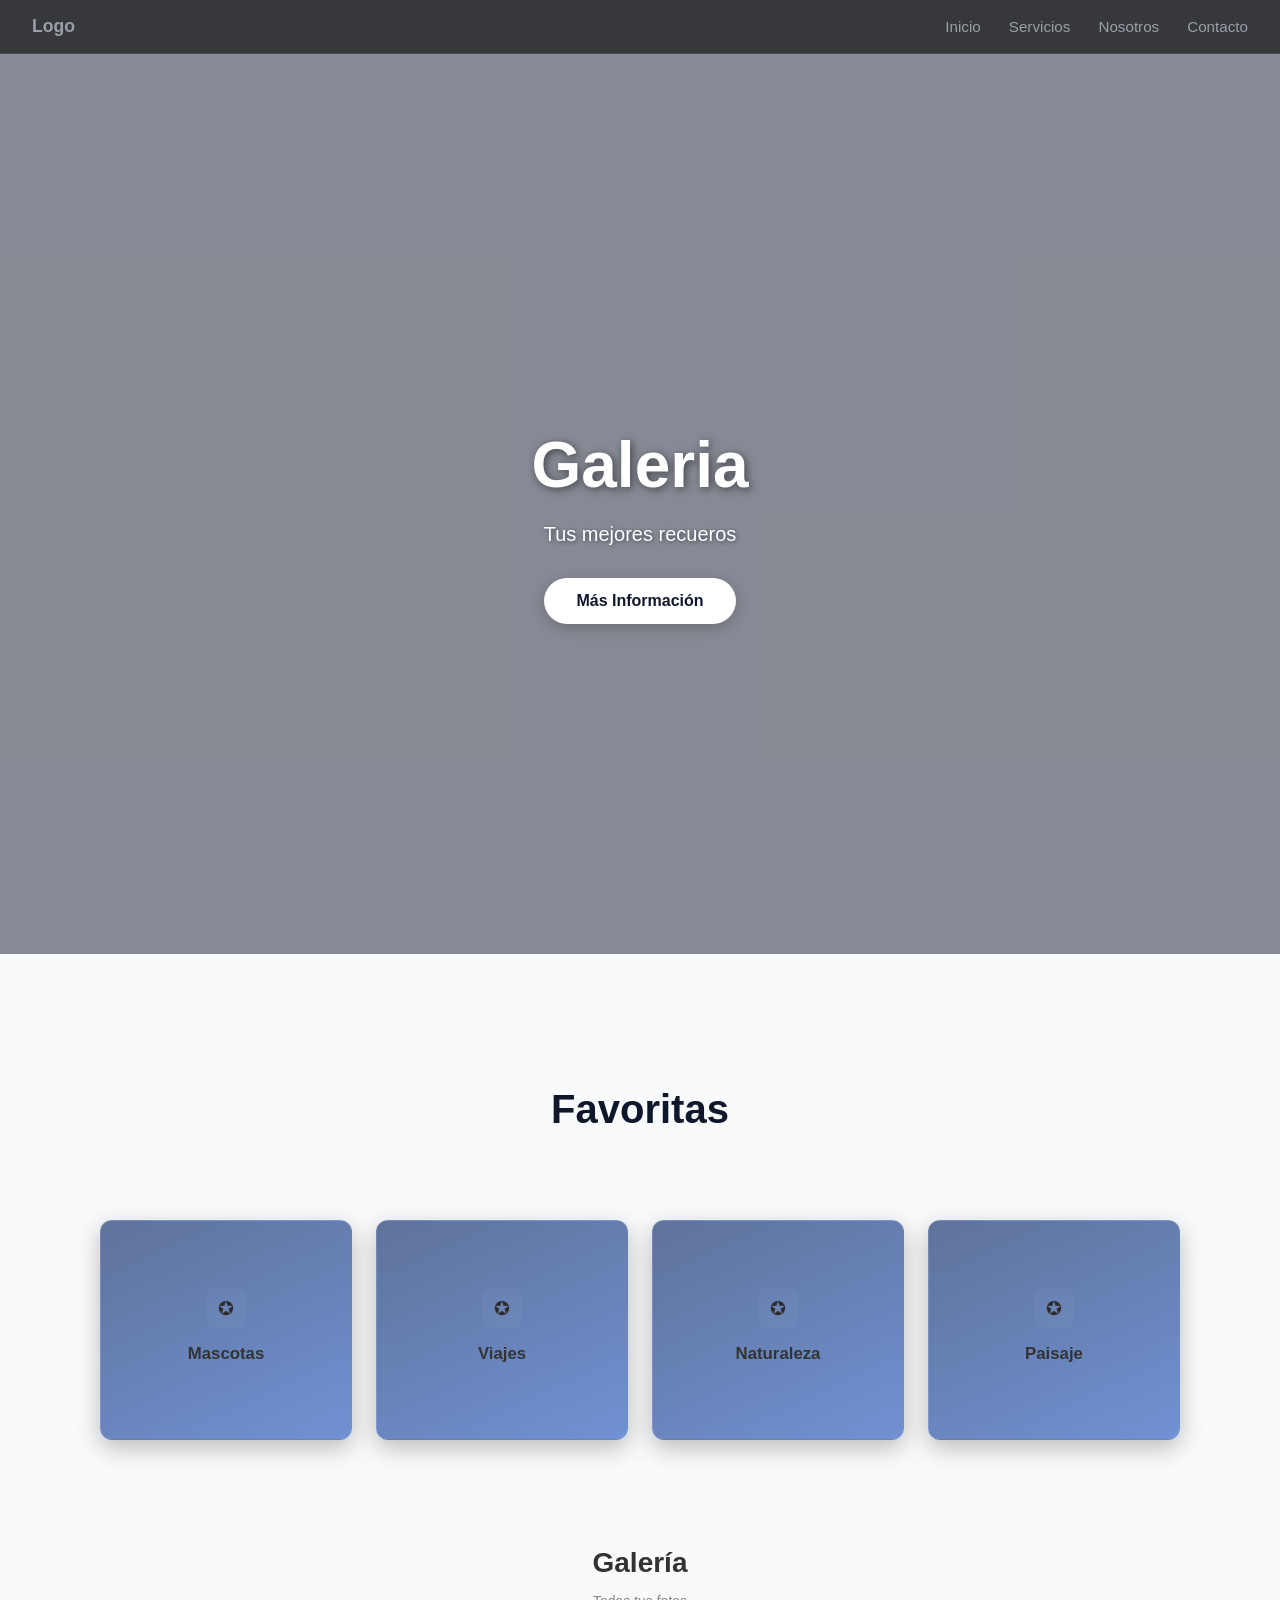
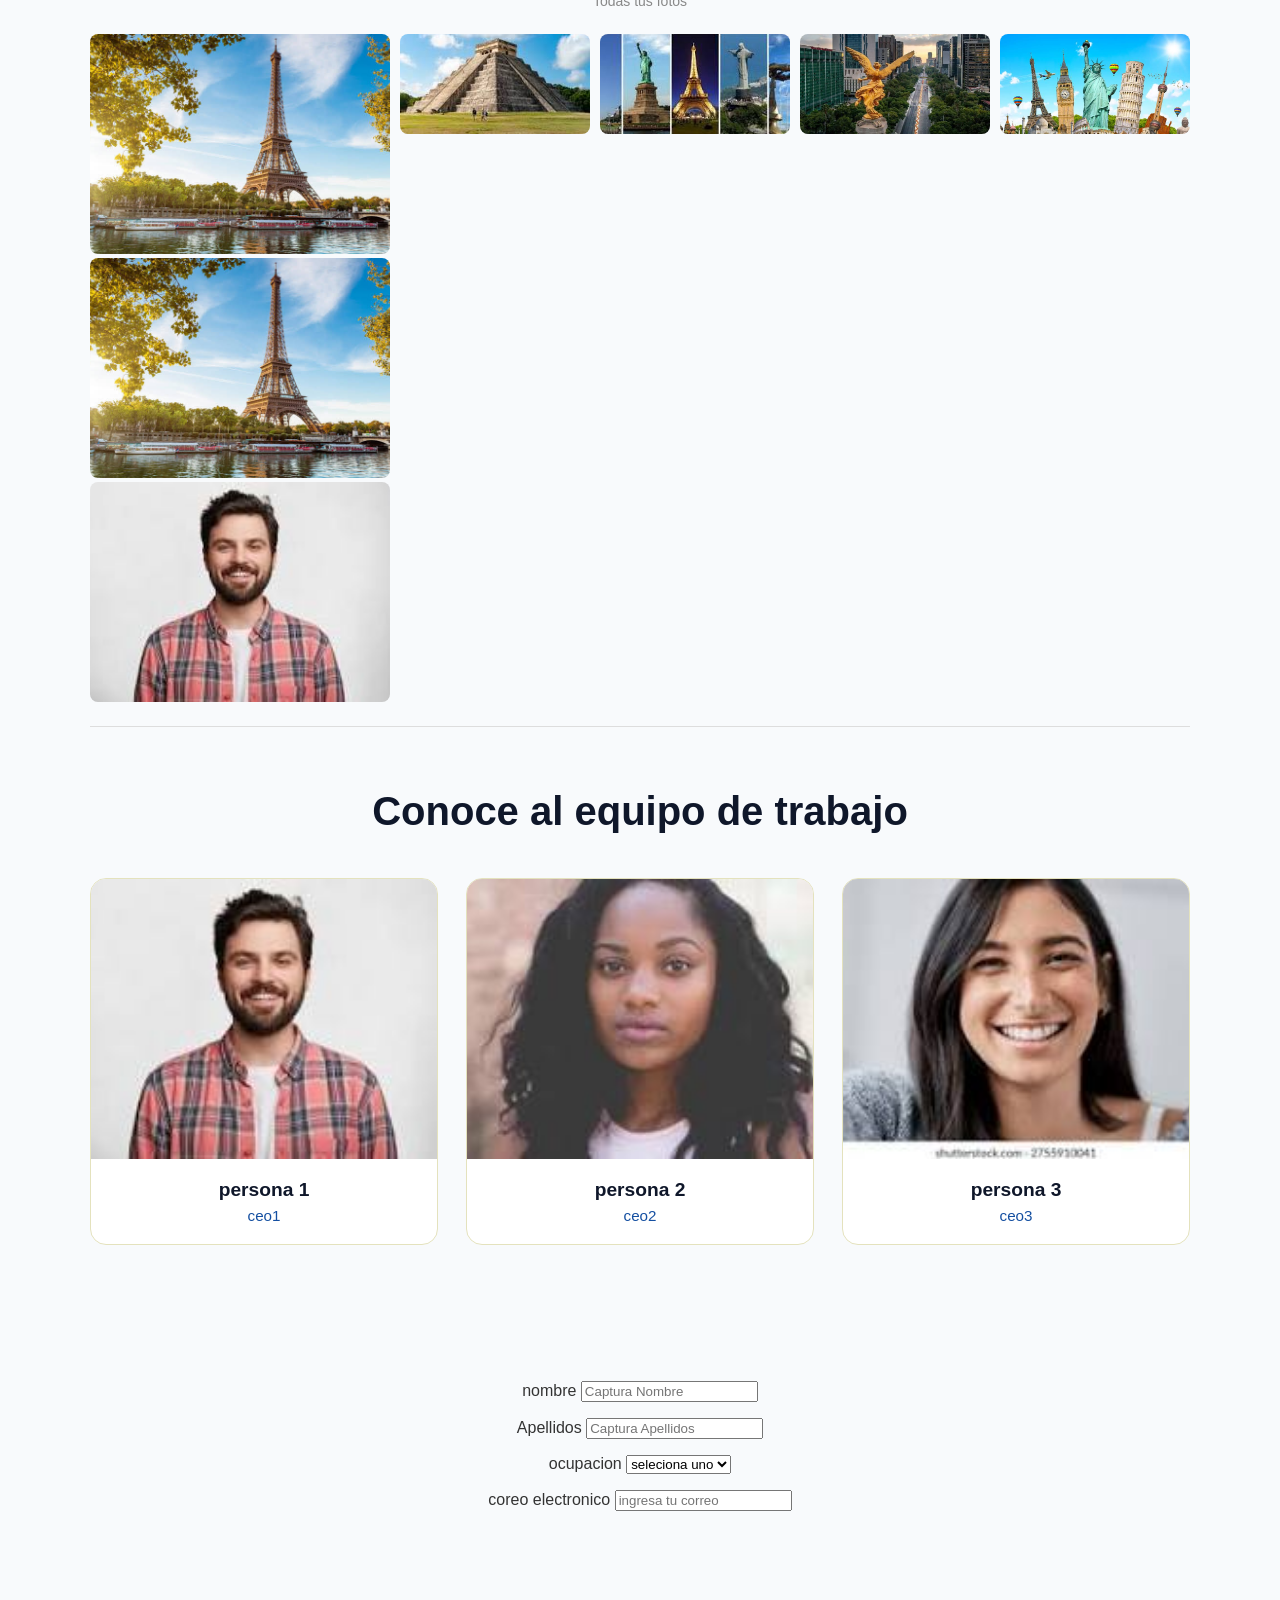
==== index.html @ b0fb6e42 "se subio el archivo para ir formmando el proyecto" ====
<!DOCTYPE html>
<html lang="es">
<head>
    <meta charset="UTF-8">
    <meta name="viewport" content="width=device-width, initial-scale=1.0">
    <title>Tu Galeria Secreta</title>
    <link rel="stylesheet" href="CSS/style.css">
    <style>
        /* Tus estilos aquí si los necesitas */
    </style>
</head>
<body>

  <nav class="navbar">
    <a class="navbar__logo" href="">Logo</a>
    <ul class="nav__links">
      <li><a href="index.html">Inicio</a></li>
      <li><a href="">Servicios</a></li>
      <li><a href="">Nosotros</a></li>
      <li><a href="">Contacto</a></li>
    </ul>
    <a href="" class="nav__toggle">
      <img src="images/list.svg" width="40" height="40">
    </a>
  </nav>

  <header class="hero">
    <video class="hero__bg" autoplay loop muted playsinline>
      <source src="images/F2.mp4">
    </video>
    <div class="hero-content">
      <h1>Galeria </h1>
      <p>Tus mejores recueros</p>
      <a href="#" class="btn-hero">Más Información</a>
    </div>
  </header>

  <section id="section1" class="contenido">
    <div class="contenido-inner">
      <h2>Favoritas</h2>
    </div>

    <section class="cards">
      <div class="card">
        <div class="card__inner">
          <div class="card__front">
            <div class="card__icon">&#10026;</div>
            <h3 class="card__title">Mascotas </h3>
          </div>
          <div class="card__back">
            <p class="card__text">Familia</p>
          </div>
        </div>
      </div>

      <div class="card">
        <div class="card__inner">
          <div class="card__front">
            <div class="card__icon">&#10026;</div>
            <h3 class="card__title">Viajes</h3>
          </div>
          <div class="card__back">
            <p class="card__text">Muestrale al mundo tus mejores fotos </p>
          </div>
        </div>
      </div>

      <div class="card">
        <div class="card__inner">
          <div class="card__front">
            <div class="card__icon">&#10026;</div>
            <h3 class="card__title">Naturaleza</h3>
          </div>
          <div class="card__back">
            <p class="card__text">La mores fotos de naturaleza </p>
          </div>
        </div>
      </div>

      <div class="card">
        <div class="card__inner">
          <div class="card__front">
            <div class="card__icon">&#10026;</div>
            <h3 class="card__title">Paisaje</h3>
          </div>
          <div class="card__back">
            <p class="card__text">Framework de JavaScript orientado a la UI</p>
          </div>
        </div>

      </div>
    </section>
    <section class="galeria-seccion">
        <h2>Galería</h2>
        <p>Todas tus fotos </p>

        <div class="galeria">
          
            <div class="img-grande">
                <img src="images/g6.jpeg" alt="">
                 <img src="images/g5.jpeg" alt="">
                  <img src="images/1.jpeg" alt="">
            </div>

            <div class="imgs-pequenas">
                <img src="images/g1.jpeg" alt="">
                <img src="images/g2.jpeg" alt="">
                <img src="images/g3.jpeg" alt="">
                <img src="images/g4.jpeg" alt="">
            </div>
        </div>

        <hr>
    </section>
       

    

  <section class="contenido_">
    <div class="contenido-inner_">
      <h2>Conoce al equipo de trabajo</h2>
    </div>

    <div class="equipo">
      <article class="miembro">
        <img src="images/1.jpeg" alt="persona 1">
        <div class="datos">
          <h3>persona 1</h3>
          <p class="cargo">ceo1</p>
        </div>
      </article>

      <article class="miembro">
        <img src="images/2.jpeg" alt="persona 2">
        <div class="datos">
          <h3>persona 2</h3>
          <p class="cargo">ceo2</p>
        </div>
      </article>

      <article class="miembro">
        <img src="images/3.jpeg" alt="persona 3">
        <div class="datos">
          <h3>persona 3</h3>
          <p class="cargo">ceo3</p>
        </div>
      </article>
    </div>
  </section>
  <section id="section1" class="contenido">
    <form action="" method="post">
      <p> nombre <input type="text" placeholder="Captura Nombre"></p>
      <p>Apellidos <input type="text" placeholder="Captura Apellidos"></p>
      <p>ocupacion <select name="ocupacion" id=""placeholder="Captura Apellidos"s>
        <option value=""> seleciona uno </option>
        <option value="estudiante"> estudiante </option>
        <option value=""> alHogar </option>
        <option value=""> inversionista</option>
        
        

        
        

      </select> </p>
      <p>coreo electronico <input type="email" name="" id="" placeholder="ingresa tu correo"></p>

    </form>
  </section>
   

</body>
</html>
---- CSS/style.css ----
body {
  font-family: "Segoe UI", Helvetica;
  color: #333;
  height: 100%;
  margin: 0;
}

/* ===== NAVBAR ===== */
.navbar {
  position: sticky;
  top: 0;
  z-index: 10;
  display: flex;
  align-items: center;
  justify-content: space-between;
  padding: 16px 32px;
  background: rgba(20, 22, 26, 0.85);
  backdrop-filter: blur(8px);
  border-bottom: 1px solid rgba(255, 255, 255, 0.08);
}

.nav__toggle {
  display: none;
  background-color: #e4e6ea;
}

.navbar__logo {
  font-weight: 700;
  font-size: 1.1rem;
  color: #9a9fa8;
  text-decoration: none;
}

.nav__links {
  display: flex;
  gap: 28px;
  list-style: none;
  margin: 0;
  padding: 0;
}

.nav__links a {
  color: #9a9fa8;
  text-decoration: none;
  font-size: 0.95rem;
  font-weight: 500;
  transition: color 0.3s ease, transform 0.3s ease;
}

.nav__links a:hover {
  color: #f2f0ea;
  transform: scale(1.1);
}

/* ===== HERO ===== */
.hero {
  position: relative;
  width: 100%;
  height: 100vh;
  overflow: hidden;
  display: flex;
  align-items: center;
  justify-content: center;
  color: white;
  text-align: center;
}

.hero__bg {
  position: absolute;
  top: 50%;
  left: 50%;
  min-width: 100%;
  min-height: 100%;
  transform: translate(-50%, -50%);
  object-fit: cover;
  z-index: 1;
}

.hero::before {
  content: "";
  position: absolute;
  top: 0;
  left: 0;
  width: 100%;
  height: 100%;
  background-color: rgba(15, 23, 42, 0.5);
  z-index: 2;
}

.hero-content {
  position: relative;
  z-index: 3;
  text-align: center;
  color: #fff;
  padding: 20px;
  max-width: 800px;
}

.hero-content h1 {
  font-size: 4rem;
  font-weight: 700;
  margin-bottom: 1rem;
  text-shadow: 2px 2px 8px rgba(0, 0, 0, 0.5);
  line-height: 1.2;
}

.hero-content p {
  font-size: 1.25rem;
  margin-bottom: 2rem;
  font-weight: 300;
  text-shadow: 1px 1px 4px rgba(0, 0, 0, 0.5);
}

.btn-hero {
  display: inline-block;
  padding: 14px 32px;
  background-color: #fff;
  color: #0f172a;
  text-decoration: none;
  font-weight: 600;
  font-size: 1rem;
  border-radius: 50px;
  transition: all 0.3s ease;
  box-shadow: 0 4px 15px rgba(0, 0, 0, 0.2);
}

.btn-hero:hover {
  background-color: #cecece;
  color: #000;
  transform: translateY(-3px);
  box-shadow: 0 6px 20px rgba(56, 189, 248, 0.4);
}

/* ===== CONTENIDO ===== */
.contenido {
  background-color: #f8fafc;
  padding: 100px 20px;
  text-align: center;
}

.contenido-inner {
  max-width: 800px;
  margin: 0 auto;
}

.contenido h2 {
  font-size: 2.5rem;
  color: #0f172a;
  margin-bottom: 1.5rem;
}

/* ===== CARDS ===== */
.cards {
  max-width: 1080px;
  margin: 0 auto;
  padding: 64px 24px;
  display: grid;
  grid-template-columns: repeat(auto-fit, minmax(240px, 1fr));
  gap: 24px;
}

.card {
  background: transparent;
  height: 220px;
  perspective: 1200px;
}

.card__inner {
  position: relative;
  width: 100%;
  height: 100%;
  text-align: center;
  transition: transform 0.6s cubic-bezier(0.4, 0.2, 0.2, 1);
  transform-style: preserve-3d;
}

.card:hover .card__inner {
  transform: rotateY(180deg);
}

.card__front, .card__back {
  position: absolute;
  inset: 0;
  backface-visibility: hidden;
  border-radius: 12px;
  border: 1px solid rgba(255, 255, 255, 0.08);
  padding: 28px 24px;
  display: flex;
  flex-direction: column;
  align-items: center;
  justify-content: center;
}

.card__front {
  background: linear-gradient(155deg, #5f739a, #7091d4);
  box-shadow: 0 8px 24px rgba(0, 0, 0, 0.25);
}

.card__back {
  background: linear-gradient(155deg, #2a3550, #266fdc);
  transform: rotateY(180deg);
  color: white;
  font-weight: bold;
  font-size: 1.2rem;
}

.card__icon {
  width: 40px;
  height: 40px;
  border-radius: 8px;
  background: rgba(131, 156, 193, 0.15);
  color: #2d2d2e;
  display: flex;
  align-items: center;
  justify-content: center;
  font-size: 1.2rem;
  margin-bottom: 16px;
}

.card__title {
  margin: 0 0 8px;
  font-size: 1.05rem;
}

.card__text {
  margin: 0;
  color: #9a9fa8;
  font-size: 0.9rem;
}

.card__back .card__text {
  color: rgba(255, 255, 255, 0.9);
}

/* ===== GALERÍA ===== */
.galeria-seccion {
  max-width: 1100px;
  margin: 0 auto;
  padding: 20px;
}

.galeria-seccion h2 {
  font-size: 28px;
  color: #333;
  margin-bottom: 8px;
}

.galeria-seccion p {
  font-size: 14px;
  color: #888;
  margin-bottom: 25px;
}

.galeria {
  display: flex;
  gap: 10px;
  align-items: flex-start;
}

.galeria .img-grande {
  flex: 0 0 300px;
}

.galeria .img-grande img {
  width: 100%;
  height: 220px;
  object-fit: cover;
  border-radius: 8px;
}

.galeria .imgs-pequenas {
  display: flex;
  gap: 10px;
  flex: 1;
}

.galeria .imgs-pequenas img {
  width: 100%;
  height: 100px;
  object-fit: cover;
  border-radius: 8px;
  flex: 1;
}

.galeria-seccion hr {
  margin-top: 20px;
  border: none;
  border-top: 1px solid #ddd;
}

/* 🎨 EFECTOS HOVER PARA LA GALERÍA */
.galeria img {
  transition: transform 0.4s ease, box-shadow 0.4s ease, filter 0.3s ease;
  cursor: pointer;
}

.galeria .img-grande img:hover {
  transform: translateY(-12px) scale(1.05);
  box-shadow: 0 20px 40px rgba(0, 0, 0, 0.3);
  filter: brightness(1.1) saturate(1.15);
  z-index: 10;
  position: relative;
}

.galeria .imgs-pequenas img:hover {
  transform: translateY(-8px) scale(1.1);
  box-shadow: 0 12px 25px rgba(0, 0, 0, 0.25);
  filter: brightness(1.1) saturate(1.2);
  z-index: 10;
  position: relative;
}

.galeria img:active {
  transform: scale(0.95);
  transition: transform 0.1s ease;
}

/* ===== EQUIPO / MIEMBROS ===== */
.equipo {
  display: grid;
  grid-template-columns: repeat(auto-fit, minmax(280px, 1fr));
  gap: 28px;
  padding: 20px;
  max-width: 1100px;
  margin: 0 auto;
}

.miembro {
  display: flex;
  flex-direction: column;
  background-color: #ffffff;
  border-radius: 16px;
  border: 1px solid #e4e2bd;
  overflow: hidden;
  transition: transform 0.4s ease, box-shadow 0.4s ease;
  cursor: pointer;
}

.miembro:hover {
  transform: translateY(-10px) scale(1.03);
  box-shadow: 0 15px 40px rgba(20, 79, 161, 0.2);
  border-color: #144fa1;
}

.miembro img {
  width: 100%;
  height: 280px;
  object-fit: cover;
  display: block;
  transition: transform 0.5s ease, filter 0.4s ease;
}

.miembro:hover img {
  transform: scale(1.08);
  filter: brightness(1.05) saturate(1.1);
}

.miembro .datos {
  padding: 20px;
  text-align: center;
}

.miembro h3 {
  font-size: 1.2rem;
  color: #0f172a;
  margin: 0 0 6px;
  transition: color 0.3s ease;
}

.miembro:hover h3 {
  color: #144fa1;
}

.miembro .cargo {
  color: #144fa1;
  font-size: 0.95rem;
  font-weight: 500;
  margin: 0;
}

.miembro:active {
  transform: scale(0.98);
  transition: transform 0.1s ease;
}

/* ===== TABLA ===== */
.tabla-pedidos {
  width: 100%;
  border-collapse: collapse;
  font-family: Arial, sans-serif;
  font-size: 14px;
  margin-top: 10px;
}

.tabla-pedidos th,
.tabla-pedidos td {
  border: 1px solid #000;
  padding: 6px 10px;
  text-align: left;
}

.tabla-pedidos th {
  background-color: #f2f2f2;
  font-weight: bold;
  text-align: center;
}

/* ===== RESPONSIVE ===== */
@media (max-width: 720px) {
  .nav__links {
    display: none;
  }
  .nav__toggle {
    display: block;
    background-color: #fff;
  }
  .galeria {
    flex-direction: column;
  }
  .galeria .img-grande {
    flex: 1;
  }
  .hero-content h1 {
    font-size: 2.5rem;
  }
}
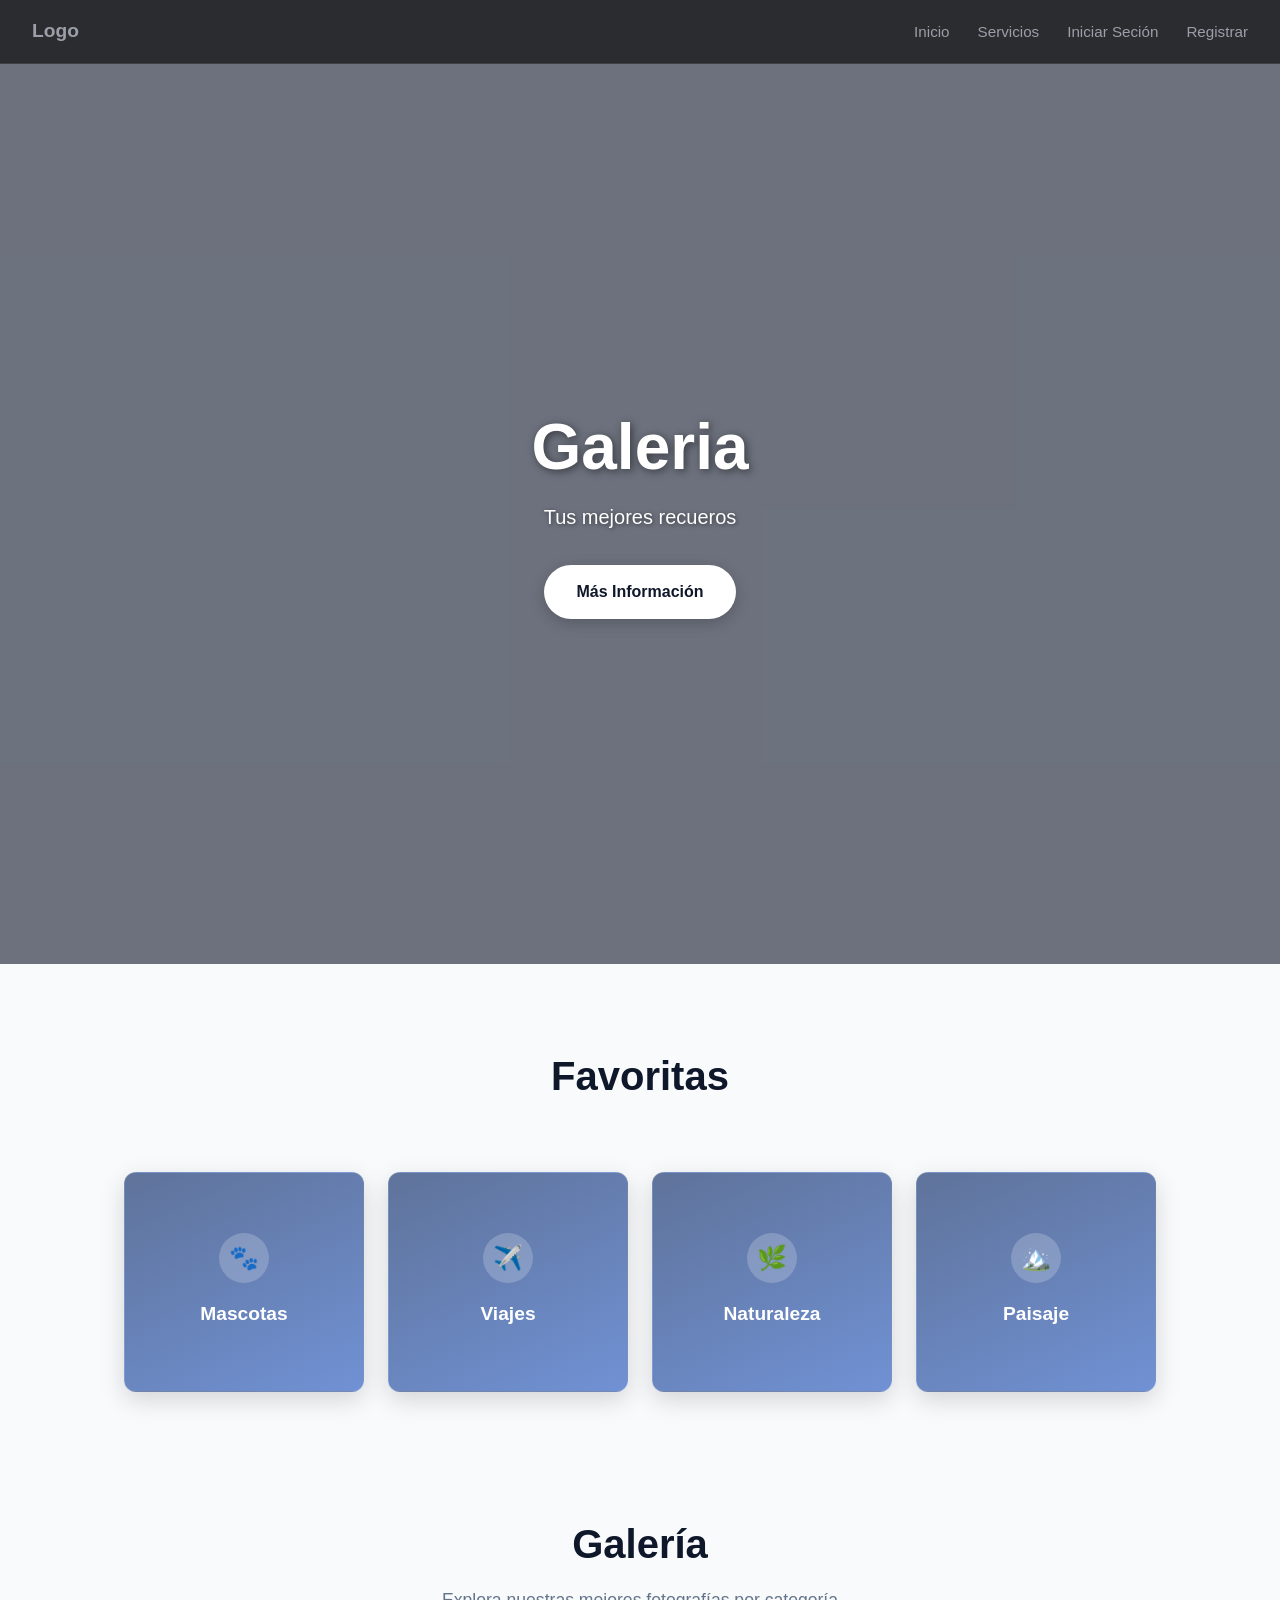
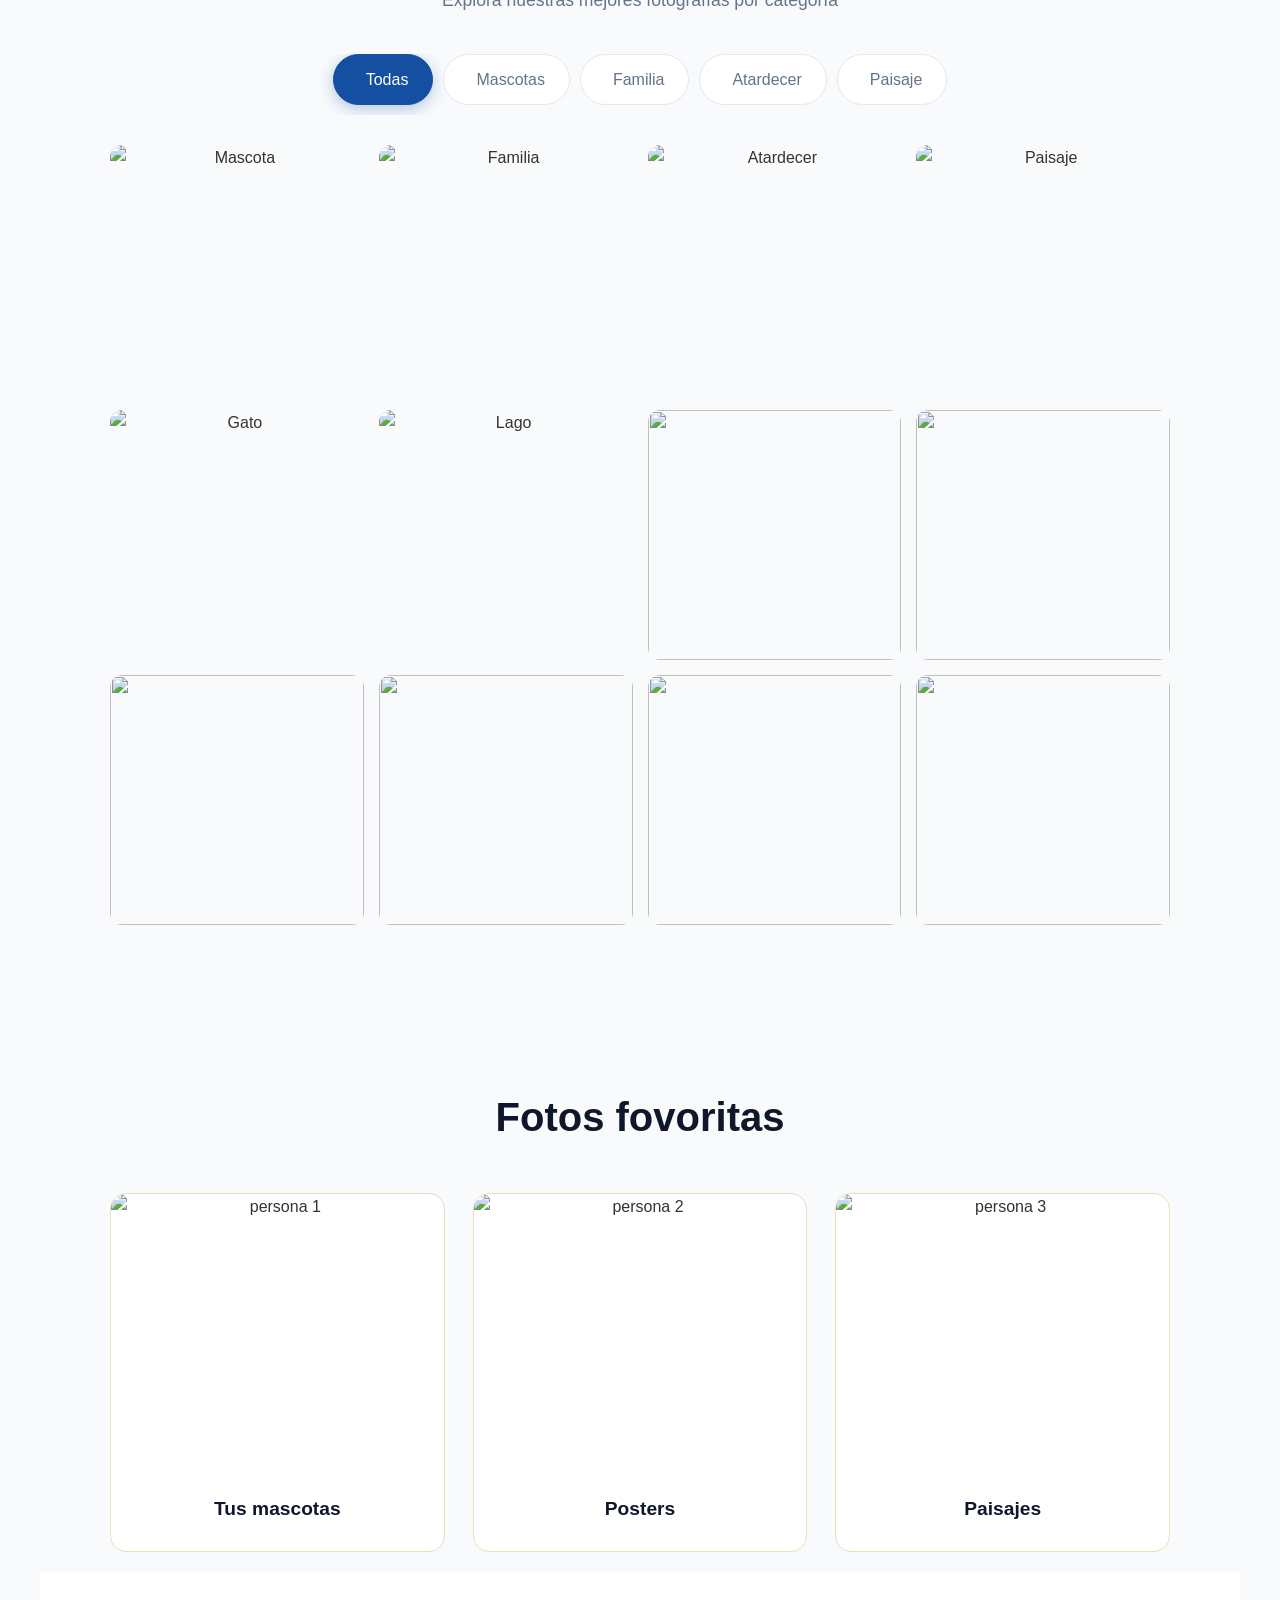
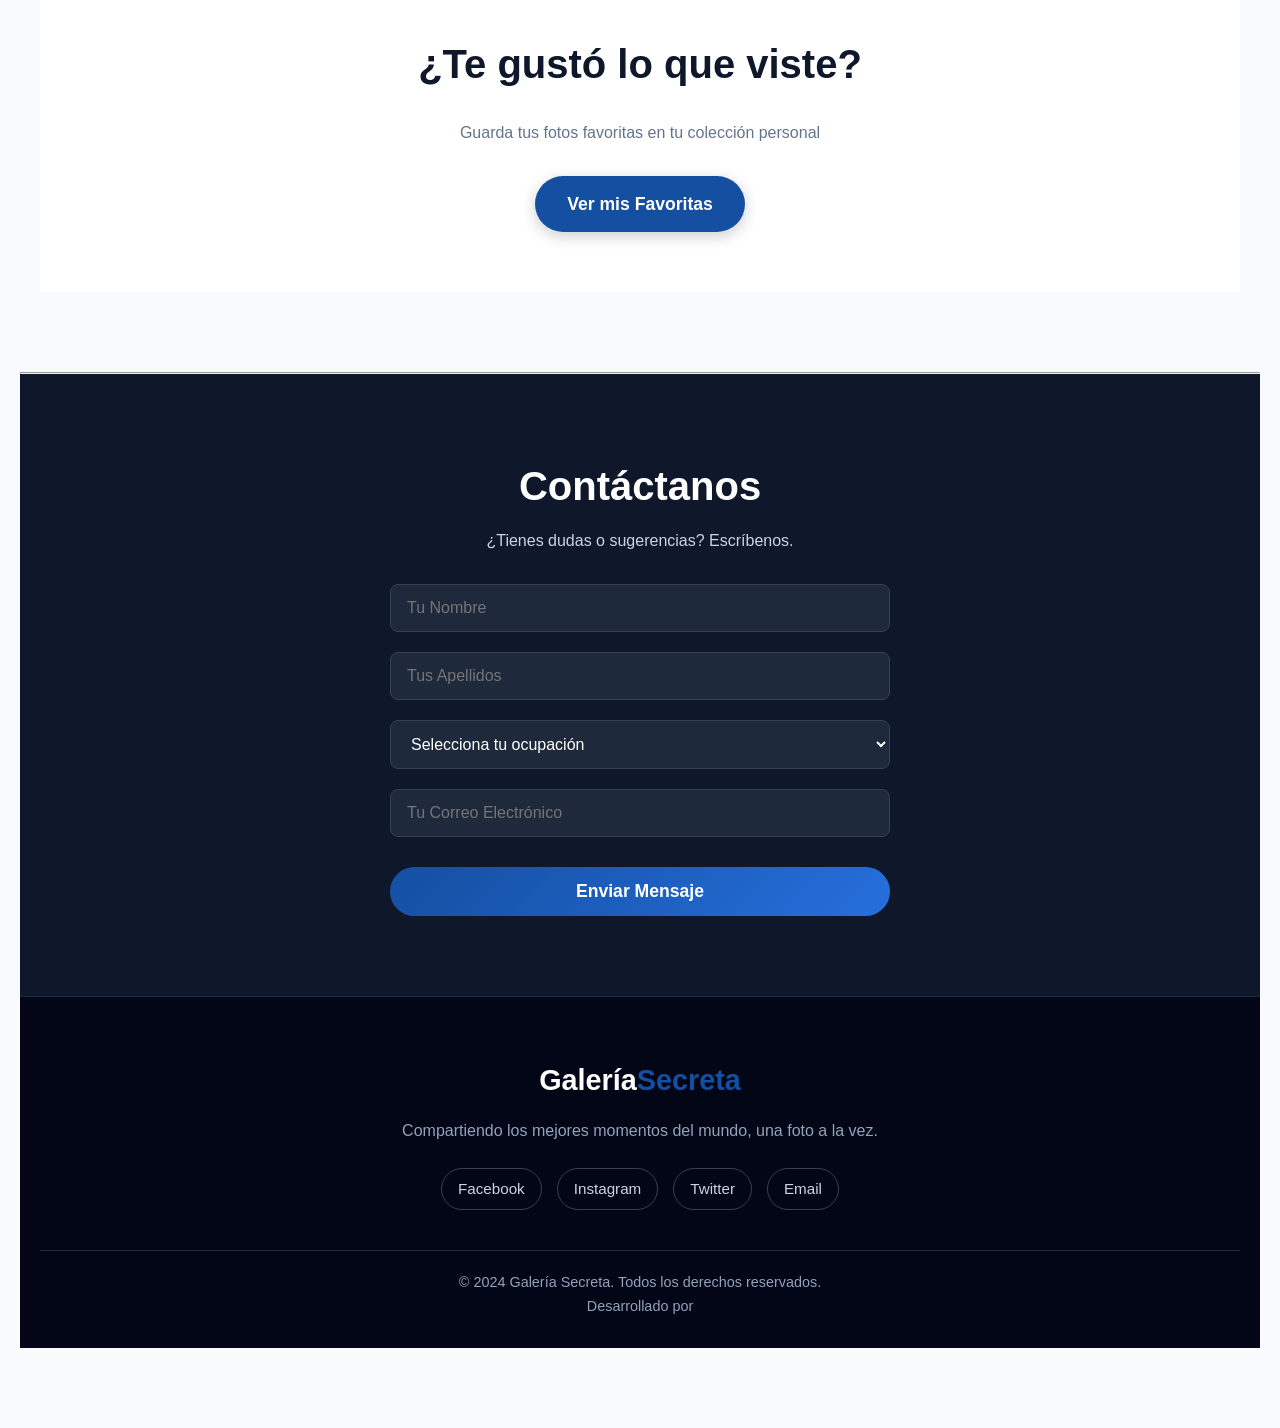
==== commit 57487164: "se agregan los archivos faltantes al proyecto" ====
--- a/index.html
+++ b/index.html
@@ -4,7 +4,8 @@
     <meta charset="UTF-8">
     <meta name="viewport" content="width=device-width, initial-scale=1.0">
     <title>Tu Galeria Secreta</title>
-    <link rel="stylesheet" href="CSS/style.css">
+    <link rel="stylesheet" href="CSS/styles.css">
+    
     <style>
         /* Tus estilos aquí si los necesitas */
     </style>
@@ -15,9 +16,9 @@
     <a class="navbar__logo" href="">Logo</a>
     <ul class="nav__links">
       <li><a href="index.html">Inicio</a></li>
-      <li><a href="">Servicios</a></li>
-      <li><a href="">Nosotros</a></li>
-      <li><a href="">Contacto</a></li>
+      <li><a href="servicio.html">Servicios</a></li>
+      <li><a href="">Iniciar Seción</a></li>
+      <li><a href="perfil.html">Registrar</a></li>
     </ul>
     <a href="" class="nav__toggle">
       <img src="images/list.svg" width="40" height="40">
@@ -31,11 +32,14 @@
     <div class="hero-content">
       <h1>Galeria </h1>
       <p>Tus mejores recueros</p>
-      <a href="#" class="btn-hero">Más Información</a>
+      <a href="#favoritas" class="btn-hero">Más Información</a>
     </div>
   </header>
 
-  <section id="section1" class="contenido">
+  
+      
+
+  <section id="favoritas" class="contenido">
     <div class="contenido-inner">
       <h2>Favoritas</h2>
     </div>
@@ -44,7 +48,7 @@
       <div class="card">
         <div class="card__inner">
           <div class="card__front">
-            <div class="card__icon">&#10026;</div>
+            <div class="card__icon">🐾</div>
             <h3 class="card__title">Mascotas </h3>
           </div>
           <div class="card__back">
@@ -56,11 +60,11 @@
       <div class="card">
         <div class="card__inner">
           <div class="card__front">
-            <div class="card__icon">&#10026;</div>
+            <div class="card__icon">✈️</div>
             <h3 class="card__title">Viajes</h3>
           </div>
           <div class="card__back">
-            <p class="card__text">Muestrale al mundo tus mejores fotos </p>
+            <p class="card__text">Muestrale al mundo tus fotos </p>
           </div>
         </div>
       </div>
@@ -68,11 +72,11 @@
       <div class="card">
         <div class="card__inner">
           <div class="card__front">
-            <div class="card__icon">&#10026;</div>
+            <div class="card__icon">🌿</div>
             <h3 class="card__title">Naturaleza</h3>
           </div>
           <div class="card__back">
-            <p class="card__text">La mores fotos de naturaleza </p>
+            <p class="card__text">Las mejores fotos de naturaleza </p>
           </div>
         </div>
       </div>
@@ -80,94 +84,226 @@
       <div class="card">
         <div class="card__inner">
           <div class="card__front">
-            <div class="card__icon">&#10026;</div>
+            <div class="card__icon">🏔️</div>
             <h3 class="card__title">Paisaje</h3>
           </div>
           <div class="card__back">
-            <p class="card__text">Framework de JavaScript orientado a la UI</p>
+            <p class="card__text">Vistas increíbles del mundo</p>
           </div>
         </div>
 
       </div>
     </section>
-    <section class="galeria-seccion">
-        <h2>Galería</h2>
-        <p>Todas tus fotos </p>
-
-        <div class="galeria">
-          
-            <div class="img-grande">
-                <img src="images/g6.jpeg" alt="">
-                 <img src="images/g5.jpeg" alt="">
-                  <img src="images/1.jpeg" alt="">
-            </div>
-
-            <div class="imgs-pequenas">
-                <img src="images/g1.jpeg" alt="">
-                <img src="images/g2.jpeg" alt="">
-                <img src="images/g3.jpeg" alt="">
-                <img src="images/g4.jpeg" alt="">
-            </div>
-        </div>
-
-        <hr>
-    </section>
-       
+      <section class="galeria-seccion" id="galeria">
+    <h2>Galería</h2>
+    <p>Explora nuestras mejores fotografías por categoría</p>
+
+    <div class="tabs-container">
+      <!-- Radio buttons ocultos para controlar las pestañas -->
+      <input type="radio" name="galeria-tabs" id="gtab1" checked>
+      <input type="radio" name="galeria-tabs" id="gtab2">
+      <input type="radio" name="galeria-tabs" id="gtab3">
+      <input type="radio" name="galeria-tabs" id="gtab4">
+      <input type="radio" name="galeria-tabs" id="gtab5">
+
+      <!-- Navegación de pestañas -->
+      <div class="tabs-nav">
+        <label for="gtab1" class="tab-label">
+          <span class="tab-icon"></span>
+          <span class="tab-text">Todas</span>
+        </label>
+        <label for="gtab2" class="tab-label">
+          <span class="tab-icon"></span>
+          <span class="tab-text">Mascotas</span>
+        </label>
+        <label for="gtab3" class="tab-label">
+          <span class="tab-icon"></span>
+          <span class="tab-text">Familia</span>
+        </label>
+        <label for="gtab4" class="tab-label">
+          <span class="tab-icon"></span>
+          <span class="tab-text">Atardecer</span>
+        </label>
+        <label for="gtab5" class="tab-label">
+          <span class="tab-icon"></span>
+          <span class="tab-text">Paisaje</span>
+        </label>
+      </div>
+
+      <!-- Contenido de las pestañas -->
+      <div class="tabs-content">
+        
+        <!-- Panel 1: Todas -->
+        <div class="tab-panel gallery-panel" id="gpanel1">
+          <div class="gallery-grid">
+            <img src="https://images.unsplash.com/photo-1543466835-00a7907e9de1?w=400" alt="Mascota">
+            <img src="https://images.unsplash.com/photo-1511895426328-dc8714191300?w=400" alt="Familia">
+            <img src="https://images.unsplash.com/photo-1472214103451-9374bd1c798e?w=400" alt="Atardecer">
+            <img src="https://images.unsplash.com/photo-1506905925346-21bda4d32df4?w=400" alt="Paisaje">
+            <img src="https://images.unsplash.com/photo-1514888286974-6c03e2ca1dba?w=400" alt="Gato">
+            <img src="https://images.unsplash.com/photo-1501785888041-af3ef285b470?w=400" alt="Lago">
+            <img src="https://encrypted-tbn0.gstatic.com/images?q=tbn:ANd9GcRwjA7C7-Zl2JLq200COAB7SUpO33bs4yfaYwrVM7OFuw&s=10" alt="">
+            <img src="https://gaceta.cch.unam.mx/sites/default/files/styles/imagen_articulos_1920x1080/public/2023-09/pag_62.jpg?h=208bb47f&itok=Nj1QrlLd" alt="">
+            <img src="https://encrypted-tbn0.gstatic.com/images?q=tbn:ANd9GcT9xiv9LhatUYA41Ci2K6bCzuScwGbYNsJNu1VXefDYWmIUU9u48GgK-b0&s=10" alt="">
+            <img src="https://static.foto321.com/2020/11/Imagen-Cabana-en-invierno.jpg" alt="">
+            <img src="https://encrypted-tbn0.gstatic.com/images?q=tbn:ANd9GcQB2yY-hZa7vBtUEvc1m87dJ6O3jjgjd9QEAhTEHviDCdFgSAnerljmx8Y&s=10" alt="">
+            <img src="https://media.admagazine.com/photos/618a679faf428eae6e0b5b56/16:9/w_4032,h_2268,c_limit/64214.jpg" alt="">
+        <!-- Panel 2: Mascotas -->
+        <div class="tab-panel gallery-panel" id="gpanel2">
+          <div class="gallery-grid">
+            <img src="https://images.unsplash.com/photo-1543466835-00a7907e9de1?w=400" alt="Perro feliz">
+            <img src="https://images.unsplash.com/photo-1514888286974-6c03e2ca1dba?w=400" alt="Gato curioso">
+            <img src="https://images.unsplash.com/photo-1583511655857-d19b40a7a54e?w=400" alt="Cachorro">
+            <img src="https://images.unsplash.com/photo-1537151608828-ea2b11777ee8?w=400" alt="Perro jugando">
+
+            <img src="https://images.unsplash.com/photo-1514888286974-6c03e2ca1dba?w=400" alt="gato">
+            <img src="https://images.unsplash.com/photo-1583511655857-d19b40a7a54e?w=400" alt="Cachorro">
+            <img src="https://images.unsplash.com/photo-1574158622682-e40e69881006?w=400" alt="Gato lindo">
+            <img src="https://images.unsplash.com/photo-1530281700549-e82e7bf110d6?w=400" alt="Perro en parque">
+            
+
+            
+          </div>
+        </div>
+
+        <!-- Panel 3: Familia -->
+        <div class="tab-panel gallery-panel" id="gpanel3">
+          <div class="gallery-grid">
+            
+            <img src="https://images.unsplash.com/photo-1511895426328-dc8714191300?w=400" alt="Familia abrazada">
+            <img src="https://images.unsplash.com/photo-1540555700478-4be289fbecef?w=400" alt="Padres con bebé">
+            <img src="https://concepto.de/wp-content/uploads/2015/08/familia-extensa-e1591818033557.jpg" alt="famila">
+            <img src="https://images.unsplash.com/photo-1609220136736-443140cffec6?w=400" alt="Abrazo padre hijo">
+            <img src="https://images.unsplash.com/photo-1542038784456-1ea8e935640e?w=400" alt="Familia sonriente">
+            <img src="https://encrypted-tbn0.gstatic.com/images?q=tbn:ANd9GcTxHBCUDh19TvJuiVoYyWDvPar2VCfvQ2WyYgZQLx9Hg4jeRScZ7-7iYoWY&s=10" alt="">
+            <img src="https://pymstatic.com/1599/conversions/tipos-de-familia-social.jpg" alt="">
+            <img src="https://encrypted-tbn0.gstatic.com/images?q=tbn:ANd9GcRwjA7C7-Zl2JLq200COAB7SUpO33bs4yfaYwrVM7OFuw&s=10 " alt="">
+            
+            
+          </div>
+        </div>
+
+        <!-- Panel 4: Atardecer -->
+        <div class="tab-panel gallery-panel" id="gpanel4">
+          <div class="gallery-grid">
+            <img src="https://images.unsplash.com/photo-1472214103451-9374bd1c798e?w=400" alt="Atardecer en el campo">
+            <img src="https://images.unsplash.com/photo-1495616811223-4d98c6e9c869?w=400" alt="Atardecer en la playa">
+
+            <img src="https://images.unsplash.com/photo-1472214103451-9374bd1c798e?w=400" alt="Sol bajando">
+          </div>
+        </div>
+
+        <!-- Panel 5: Paisaje -->
+        <div class="tab-panel gallery-panel" id="gpanel5">
+          <div class="gallery-grid">
+            <img src="https://images.unsplash.com/photo-1506905925346-21bda4d32df4?w=400" alt="Montañas">
+            <img src="https://images.unsplash.com/photo-1501785888041-af3ef285b470?w=400" alt="Lago sereno">
+            <img src="https://images.unsplash.com/photo-1447752875215-b2761acb3c5d?w=400" alt="Bosque verde">
+            <img src="https://images.unsplash.com/photo-1433086966358-54859d0ed716?w=400" alt="Cascada">
+          </div>
+        </div>
+
+      </div>
+    </div>
+  </section>
+
+   
+ 
 
     
 
   <section class="contenido_">
     <div class="contenido-inner_">
-      <h2>Conoce al equipo de trabajo</h2>
+    
+      <h2>Fotos fovoritas</h2>
     </div>
 
     <div class="equipo">
       <article class="miembro">
-        <img src="images/1.jpeg" alt="persona 1">
+        <img src="https://png.pngtree.com/png-clipart/20241126/original/pngtree-cute-pet-cats-and-dogs-png-image_17325273.png" alt="persona 1">
         <div class="datos">
-          <h3>persona 1</h3>
-          <p class="cargo">ceo1</p>
+          <h3>Tus mascotas</h3>
+          <p class="cargo"></p>
         </div>
       </article>
 
       <article class="miembro">
-        <img src="images/2.jpeg" alt="persona 2">
+        <img src="https://encrypted-tbn0.gstatic.com/images?q=tbn:ANd9GcTD7Kem5rLdTnFus0qI4VT3LHy-AqEJRte3Jp0GY4MD4A&s=10" alt="persona 2">
         <div class="datos">
-          <h3>persona 2</h3>
-          <p class="cargo">ceo2</p>
+          <h3>Posters</h3>
+          <p class="cargo"></p>
         </div>
       </article>
 
       <article class="miembro">
-        <img src="images/3.jpeg" alt="persona 3">
+        <img src="https://encrypted-tbn0.gstatic.com/images?q=tbn:ANd9GcRzD-9Q_TukWTYmtBClsUbDFkV28oTrtKAgAJ_5pLmFMfbItL8nS14W6-j6&s=10" alt="persona 3">
         <div class="datos">
-          <h3>persona 3</h3>
-          <p class="cargo">ceo3</p>
+          <h3>Paisajes</h3>
+          <p class="cargo"></p>
         </div>
       </article>
+      
+    </div>
+    <section class="contenido" style="background: #fff; padding: 60px 20px;">
+    <div class="contenido-inner">
+      <h2>¿Te gustó lo que viste?</h2>
+      <p style="color: #64748b; margin-bottom: 30px;">Guarda tus fotos favoritas en tu colección personal</p>
+      <a href="perfil.html" class="btn-hero" style="background: #144fa1; color: white; font-size: 1.1rem;"> Ver mis Favoritas
+      </a>
     </div>
   </section>
-  <section id="section1" class="contenido">
-    <form action="" method="post">
-      <p> nombre <input type="text" placeholder="Captura Nombre"></p>
-      <p>Apellidos <input type="text" placeholder="Captura Apellidos"></p>
-      <p>ocupacion <select name="ocupacion" id=""placeholder="Captura Apellidos"s>
-        <option value=""> seleciona uno </option>
-        <option value="estudiante"> estudiante </option>
-        <option value=""> alHogar </option>
-        <option value=""> inversionista</option>
-        
-        
-
-        
-        
-
-      </select> </p>
-      <p>coreo electronico <input type="email" name="" id="" placeholder="ingresa tu correo"></p>
-
-    </form>
   </section>
-   
+  <hr>
+ 
+
+  <!-- SECCIÓN DE CONTACTO -->
+  <section id="contacto" class="contacto-section">
+    <div class="contenido-inner">
+      <h2>Contáctanos</h2>
+      <p style="color: #cbd5e1; margin-bottom: 30px;">¿Tienes dudas o sugerencias? Escríbenos.</p>
+      
+      <form class="contact-form" action="" method="post">
+        <div class="form-group">
+          <input type="text" placeholder="Tu Nombre" required>
+        </div>
+        <div class="form-group">
+          <input type="text" placeholder="Tus Apellidos" required>
+        </div>
+        <div class="form-group">
+          <select name="ocupacion" required>
+            <option value="" disabled selected>Selecciona tu ocupación</option>
+            <option value="estudiante">Estudiante</option>
+            <option value="hogar">Del Hogar</option>
+            <option value="inversionista">Inversionista</option>
+            <option value="fotografo">Fotógrafo</option>
+          </select>
+        </div>
+        <div class="form-group">
+          <input type="email" placeholder="Tu Correo Electrónico" required>
+        </div>
+        <button type="submit" class="btn-submit">Enviar Mensaje</button>
+      </form>
+    </div>
+  </section>
+
+  <!-- FOOTER (Pie de página) -->
+  <footer class="site-footer">
+    <div class="footer-content">
+      <div class="footer-logo">Galería<span>Secreta</span></div>
+      <p>Compartiendo los mejores momentos del mundo, una foto a la vez.</p>
+      
+      <div class="social-links">
+        <a href="#" target="_blank"> Facebook</a>
+        <a href="#" target="_blank"> Instagram</a>
+        <a href="#" target="_blank"> Twitter</a>
+        <a href="#" target="_blank"> Email</a>
+      </div>
+    </div>
+    
+    <div class="footer-bottom">
+      <p>&copy; 2024 Galería Secreta. Todos los derechos reservados.</p>
+      <p>Desarrollado por <strong></strong></p>
+    </div>
 
 </body>
 </html>
--- a/CSS/styles.css
+++ b/CSS/styles.css
@@ -0,0 +1,274 @@
+/* ============================================
+   STYLE.CSS - UNIFICADO Y LIMPIO
+   ============================================ */
+
+* { margin: 0; padding: 0; box-sizing: border-box; }
+html { scroll-behavior: smooth; }
+body { font-family: "Segoe UI", Helvetica, sans-serif; color: #333; background: #f8fafc; line-height: 1.6; }
+
+/* ===== NAVBAR ===== */
+.navbar { position: sticky; top: 0; z-index: 1000; display: flex; align-items: center; justify-content: space-between; padding: 16px 32px; background: rgba(20, 22, 26, 0.9); backdrop-filter: blur(10px); border-bottom: 1px solid rgba(255, 255, 255, 0.1); }
+.nav__toggle { display: none; background-color: #e4e6ea; border: none; cursor: pointer; border-radius: 8px; padding: 5px; }
+.navbar__logo { font-weight: 700; font-size: 1.2rem; color: #9a9fa8; text-decoration: none; }
+.navbar__logo span { color: #f2f0ea; }
+.nav__links { display: flex; gap: 28px; list-style: none; margin: 0; padding: 0; }
+.nav__links a { color: #9a9fa8; text-decoration: none; font-size: 0.95rem; font-weight: 500; transition: color 0.3s ease, transform 0.3s ease; }
+.nav__links a:hover, .nav__links a.active { color: #f2f0ea; transform: scale(1.05); }
+
+/* ===== HERO ===== */
+.hero { position: relative; width: 100%; height: 100vh; overflow: hidden; display: flex; align-items: center; justify-content: center; color: white; text-align: center; }
+.hero__bg { position: absolute; top: 50%; left: 50%; min-width: 100%; min-height: 100%; transform: translate(-50%, -50%); object-fit: cover; z-index: 1; }
+.hero::before { content: ""; position: absolute; top: 0; left: 0; width: 100%; height: 100%; background-color: rgba(15, 23, 42, 0.6); z-index: 2; }
+.hero-content { position: relative; z-index: 3; text-align: center; color: #fff; padding: 20px; max-width: 800px; }
+.hero-content h1 { font-size: 4rem; font-weight: 700; margin-bottom: 1rem; text-shadow: 2px 2px 8px rgba(0, 0, 0, 0.5); line-height: 1.2; }
+.hero-content p { font-size: 1.25rem; margin-bottom: 2rem; font-weight: 300; text-shadow: 1px 1px 4px rgba(0, 0, 0, 0.5); }
+.btn-hero { display: inline-block; padding: 14px 32px; background-color: #fff; color: #0f172a; text-decoration: none; font-weight: 600; font-size: 1rem; border-radius: 50px; transition: all 0.3s ease; box-shadow: 0 4px 15px rgba(0, 0, 0, 0.2); }
+.btn-hero:hover { background-color: #cecece; color: #000; transform: translateY(-3px); box-shadow: 0 6px 20px rgba(56, 189, 248, 0.4); }
+
+/* ===== SECCIONES ===== */
+.contenido, .contenido_ { background-color: #f8fafc; padding: 80px 20px; text-align: center; }
+.contenido-inner, .contenido-inner_ { max-width: 1100px; margin: 0 auto; }
+.contenido h2, .contenido_ h2 { font-size: 2.5rem; color: #0f172a; margin-bottom: 1.5rem; }
+
+/* ===== TARJETAS 3D ===== */
+.cards { max-width: 1080px; margin: 0 auto; padding: 40px 24px; display: grid; grid-template-columns: repeat(auto-fit, minmax(240px, 1fr)); gap: 24px; }
+.cards > a { text-decoration: none; color: inherit; display: block; }
+.card { background: transparent; height: 220px; perspective: 1200px; }
+.card__inner { position: relative; width: 100%; height: 100%; text-align: center; transition: transform 0.6s cubic-bezier(0.4, 0.2, 0.2, 1); transform-style: preserve-3d; }
+.card:hover .card__inner { transform: rotateY(180deg); }
+.card__front, .card__back { position: absolute; inset: 0; backface-visibility: hidden; border-radius: 12px; border: 1px solid rgba(255, 255, 255, 0.1); padding: 28px 24px; display: flex; flex-direction: column; align-items: center; justify-content: center; }
+.card__front { background: linear-gradient(155deg, #5f739a, #7091d4); box-shadow: 0 8px 24px rgba(0, 0, 0, 0.15); }
+.card__back { background: linear-gradient(155deg, #2a3550, #266fdc); transform: rotateY(180deg); color: white; font-weight: bold; font-size: 1.1rem; }
+.card__icon { width: 50px; height: 50px; border-radius: 50%; background: rgba(255, 255, 255, 0.2); display: flex; align-items: center; justify-content: center; font-size: 1.5rem; margin-bottom: 16px; }
+.card__title { margin: 0; font-size: 1.2rem; color: #fff; }
+.card__text { margin: 0; color: rgba(255, 255, 255, 0.9); font-size: 0.95rem; }
+
+/* ===== GALERÍA INDEX ===== */
+.galeria-seccion { max-width: 1100px; margin: 0 auto; padding: 80px 20px; text-align: center; }
+.galeria-seccion h2 { font-size: 2.5rem; color: #0f172a; margin-bottom: 10px; }
+.galeria-seccion p { font-size: 1.1rem; color: #64748b; margin-bottom: 40px; }
+.tabs-container { max-width: 1100px; margin: 0 auto; }
+.tabs-container input[type="radio"] { display: none; }
+.tabs-nav { display: flex; gap: 10px; margin-bottom: 30px; overflow-x: auto; padding-bottom: 10px; justify-content: center; flex-wrap: wrap; }
+.tab-label { padding: 12px 24px; background: #fff; border: 1px solid #e2e8f0; border-radius: 50px; cursor: pointer; transition: all 0.3s ease; display: flex; align-items: center; gap: 8px; font-weight: 500; color: #64748b; }
+.tab-label:hover { border-color: #144fa1; color: #144fa1; transform: translateY(-2px); }
+.tab-panel { display: none; animation: fadeIn 0.5s ease; }
+.gallery-grid { display: grid; grid-template-columns: repeat(auto-fill, minmax(250px, 1fr)); gap: 15px; }
+.gallery-grid img { width: 100%; height: 250px; object-fit: cover; border-radius: 12px; transition: transform 0.4s ease, box-shadow 0.4s ease; cursor: pointer; }
+.gallery-grid img:hover { transform: translateY(-8px) scale(1.03); box-shadow: 0 15px 30px rgba(0, 0, 0, 0.15); }
+#gtab1:checked ~ .tabs-content #gpanel1, #gtab2:checked ~ .tabs-content #gpanel2, #gtab3:checked ~ .tabs-content #gpanel3, #gtab4:checked ~ .tabs-content #gpanel4, #gtab5:checked ~ .tabs-content #gpanel5 { display: block !important; }
+#gtab1:checked ~ .tabs-nav label[for="gtab1"], #gtab2:checked ~ .tabs-nav label[for="gtab2"], #gtab3:checked ~ .tabs-nav label[for="gtab3"], #gtab4:checked ~ .tabs-nav label[for="gtab4"], #gtab5:checked ~ .tabs-nav label[for="gtab5"] { background: #144fa1; color: #fff; border-color: #144fa1; box-shadow: 0 4px 15px rgba(20, 79, 161, 0.3); }
+@keyframes fadeIn { from { opacity: 0; transform: translateY(10px); } to { opacity: 1; transform: translateY(0); } }
+
+/* ===== EQUIPO ===== */
+.equipo { display: grid; grid-template-columns: repeat(auto-fit, minmax(280px, 1fr)); gap: 28px; padding: 20px; max-width: 1100px; margin: 0 auto; }
+.miembro { display: flex; flex-direction: column; background-color: #ffffff; border-radius: 16px; border: 1px solid #e4e2bd; overflow: hidden; transition: transform 0.4s ease, box-shadow 0.4s ease; cursor: pointer; }
+.miembro:hover { transform: translateY(-10px) scale(1.03); box-shadow: 0 15px 40px rgba(20, 79, 161, 0.15); border-color: #144fa1; }
+.miembro img { width: 100%; height: 280px; object-fit: cover; display: block; transition: transform 0.5s ease, filter 0.4s ease; }
+.miembro:hover img { transform: scale(1.08); filter: brightness(1.05) saturate(1.1); }
+.miembro .datos { padding: 20px; text-align: center; }
+.miembro h3 { font-size: 1.2rem; color: #0f172a; margin: 0 0 6px; }
+.miembro:hover h3 { color: #144fa1; }
+.miembro .cargo { color: #144fa1; font-size: 0.95rem; font-weight: 500; margin: 0; }
+
+/* ===== CONTACTO ===== */
+.contacto-section { background: #0f172a; padding: 80px 20px; text-align: center; color: #fff; }
+.contacto-section h2 { color: #fff; margin-bottom: 10px; }
+.contact-form { max-width: 500px; margin: 0 auto; text-align: left; }
+.form-group { margin-bottom: 20px; }
+.form-group input, .form-group select { width: 100%; padding: 14px 16px; border: 1px solid #334155; border-radius: 8px; background: #1e293b; color: #fff; font-size: 1rem; font-family: inherit; transition: border-color 0.3s ease, box-shadow 0.3s ease; }
+.form-group input:focus, .form-group select:focus { outline: none; border-color: #144fa1; background: #0f172a; box-shadow: 0 0 0 3px rgba(20, 79, 161, 0.2); }
+.form-group select option { background: #1e293b; color: #fff; }
+.btn-submit { width: 100%; padding: 14px; background: linear-gradient(135deg, #144fa1, #266fdc); color: #fff; border: none; border-radius: 50px; font-size: 1.1rem; font-weight: 600; cursor: pointer; transition: all 0.3s ease; margin-top: 10px; }
+.btn-submit:hover { background: linear-gradient(135deg, #0f3d82, #1e5bb8); transform: translateY(-2px); box-shadow: 0 8px 20px rgba(20, 79, 161, 0.4); }
+
+/* ===== FOOTER ===== */
+.site-footer { background: #020617; color: #94a3b8; padding: 60px 20px 30px; text-align: center; border-top: 1px solid #1e293b; }
+.footer-content { max-width: 800px; margin: 0 auto 40px; }
+.footer-logo { font-size: 1.8rem; font-weight: 700; color: #fff; margin-bottom: 15px; }
+.footer-logo span { color: #144fa1; }
+.footer-content > p { font-size: 1rem; margin-bottom: 25px; line-height: 1.6; }
+.social-links { display: flex; justify-content: center; gap: 15px; flex-wrap: wrap; margin: 25px 0; }
+.social-links a { color: #cbd5e1; text-decoration: none; padding: 8px 16px; border: 1px solid #334155; border-radius: 50px; transition: all 0.3s ease; font-size: 0.95rem; }
+.social-links a:hover { background: #144fa1; color: #fff; border-color: #144fa1; transform: translateY(-3px); }
+.footer-bottom { border-top: 1px solid #1e293b; margin-top: 30px; padding-top: 20px; font-size: 0.9rem; }
+.footer-bottom strong { color: #fff; }
+
+/* ===== GALERÍA PÚBLICA ===== */
+.page-header { text-align: center; padding: 80px 20px 40px; background: linear-gradient(135deg, #f8fafc 0%, #e0e7ff 100%); }
+.page-header h2 { color: #0f172a; font-size: 2.5rem; margin-bottom: 10px; }
+.page-header p { color: #64748b; font-size: 1.1rem; }
+.galeria-publica { max-width: 1100px; margin: 0 auto; padding: 60px 20px; text-align: center; }
+.galeria-publica h2 { font-size: 2.5rem; color: #0f172a; margin-bottom: 10px; }
+.galeria-publica > p { font-size: 1.1rem; color: #64748b; margin-bottom: 40px; }
+.galeria-publica .tabs-nav { display: flex; gap: 10px; margin-bottom: 40px; justify-content: center; flex-wrap: wrap; }
+.galeria-publica .tab-label { padding: 14px 32px; background: #fff; border: 2px solid #e2e8f0; border-radius: 50px; cursor: pointer; transition: all 0.3s ease; font-weight: 500; color: #475569; font-size: 1rem; min-width: 140px; }
+.galeria-publica .tab-label:hover { border-color: #144fa1; color: #144fa1; transform: translateY(-2px); }
+.galeria-publica .gallery-grid { display: grid; grid-template-columns: repeat(auto-fill, minmax(280px, 1fr)); gap: 20px; background: #fff; padding: 30px; border-radius: 20px; box-shadow: 0 4px 20px rgba(0, 0, 0, 0.05); }
+.fotografos-section { padding: 60px 20px; background: #fff; }
+.fotografos-section h3 { text-align: center; color: #0f172a; font-size: 2rem; margin-bottom: 40px; }
+.fotografos-grid { display: grid; grid-template-columns: repeat(auto-fit, minmax(250px, 1fr)); gap: 30px; max-width: 1200px; margin: 0 auto; }
+.fotografo-card { text-align: center; padding: 30px 20px; background: #f8fafc; border-radius: 16px; transition: all 0.3s ease; }
+.fotografo-card:hover { transform: translateY(-5px); box-shadow: 0 10px 30px rgba(0, 0, 0, 0.1); }
+.fotografo-avatar { width: 100px; height: 100px; border-radius: 50%; object-fit: cover; margin-bottom: 15px; border: 3px solid #144fa1; }
+.fotografo-card h4 { color: #0f172a; margin: 0 0 5px; font-size: 1.2rem; }
+.fotografo-card .especialidad { color: #144fa1; font-size: 0.9rem; font-weight: 500; margin-bottom: 10px; }
+.fotografo-card .stats { color: #64748b; font-size: 0.85rem; }
+.tendencias-section { padding: 60px 20px; background: linear-gradient(135deg, #0f172a 0%, #1e293b 100%); color: #fff; }
+.tendencias-section h3 { text-align: center; font-size: 2rem; margin-bottom: 40px; }
+.tendencias-grid { display: grid; grid-template-columns: repeat(auto-fit, minmax(300px, 1fr)); gap: 20px; max-width: 1200px; margin: 0 auto; }
+.tendencia-item { display: flex; align-items: center; gap: 20px; padding: 20px; background: rgba(255, 255, 255, 0.05); border-radius: 12px; transition: all 0.3s ease; }
+.tendencia-item:hover { background: rgba(255, 255, 255, 0.1); transform: translateX(5px); }
+.tendencia-rank { font-size: 2rem; font-weight: 800; color: #144fa1; min-width: 50px; }
+.tendencia-info h4 { margin: 0 0 5px; font-size: 1.1rem; }
+.tendencia-info p { margin: 0; color: #94a3b8; font-size: 0.9rem; }
+.btn-back { display: block; text-align: center; margin: 40px auto; color: #144fa1; text-decoration: none; font-weight: 600; padding: 12px 30px; border: 2px solid #144fa1; border-radius: 50px; max-width: 200px; transition: all 0.3s ease; }
+.btn-back:hover { background: #144fa1; color: #fff; }
+
+/* ===== DESCARGAS ===== */
+.descargas-section { padding: 60px 20px; background: #f8fafc; }
+.descargas-container { max-width: 1200px; margin: 0 auto; }
+.descargas-filtros { background: #fff; padding: 30px; border-radius: 16px; box-shadow: 0 4px 20px rgba(0, 0, 0, 0.05); margin-bottom: 40px; }
+.descargas-filtros h3 { color: #0f172a; font-size: 1.3rem; margin-bottom: 20px; }
+.filtros-group { display: flex; gap: 15px; flex-wrap: wrap; }
+.filtro-btn { padding: 10px 24px; background: #f8fafc; border: 2px solid #e2e8f0; border-radius: 50px; color: #475569; font-weight: 500; font-size: 0.95rem; cursor: pointer; transition: all 0.3s ease; }
+.filtro-btn:hover { border-color: #144fa1; color: #144fa1; transform: translateY(-2px); }
+.filtro-btn.active { background: #144fa1; color: #fff; border-color: #144fa1; box-shadow: 0 4px 15px rgba(20, 79, 161, 0.3); }
+.tabla-wrapper { background: #fff; border-radius: 16px; box-shadow: 0 4px 20px rgba(0, 0, 0, 0.05); overflow: hidden; margin-bottom: 30px; }
+.tabla-descargas { width: 100%; border-collapse: collapse; font-family: "Segoe UI", sans-serif; }
+.tabla-descargas thead { background: linear-gradient(135deg, #144fa1, #266fdc); color: #fff; }
+.tabla-descargas th { padding: 18px 20px; text-align: left; font-weight: 600; font-size: 0.95rem; letter-spacing: 0.5px; }
+.tabla-descargas th:last-child { text-align: center; }
+.tabla-descargas tbody tr { border-bottom: 1px solid #e2e8f0; transition: all 0.3s ease; }
+.tabla-descargas tbody tr:hover { background: #f8fafc; transform: scale(1.01); box-shadow: 0 4px 15px rgba(20, 79, 161, 0.1); }
+.tabla-descargas td { padding: 15px 20px; vertical-align: middle; color: #334155; font-size: 0.95rem; }
+.tabla-img { width: 70px; height: 70px; object-fit: cover; border-radius: 10px; border: 2px solid #e2e8f0; transition: all 0.3s ease; }
+.tabla-descargas tbody tr:hover .tabla-img { border-color: #144fa1; transform: scale(1.05); }
+.formato-badge { padding: 5px 14px; border-radius: 50px; font-size: 0.75rem; font-weight: 700; letter-spacing: 0.5px; display: inline-block; }
+.formato-badge.jpg { background: #dbeafe; color: #1e40af; }
+.formato-badge.png { background: #dcfce7; color: #166534; }
+.formato-badge.raw { background: #fef3c7; color: #92400e; }
+.acciones { text-align: center; display: flex; gap: 8px; justify-content: center; }
+.btn-accion-tabla { width: 38px; height: 38px; border-radius: 50%; display: inline-flex; align-items: center; justify-content: center; text-decoration: none; font-size: 1rem; transition: all 0.3s ease; border: none; cursor: pointer; }
+.btn-descargar { background: #144fa1; color: #fff; }
+.btn-descargar:hover { background: #0f3d82; transform: translateY(-3px) scale(1.1); box-shadow: 0 5px 15px rgba(20, 79, 161, 0.4); }
+.btn-actualizar { background: #f59e0b; color: #fff; }
+.btn-actualizar:hover { background: #d97706; transform: translateY(-3px) scale(1.1); box-shadow: 0 5px 15px rgba(245, 158, 11, 0.4); }
+.btn-eliminar { background: #ef4444; color: #fff; }
+.btn-eliminar:hover { background: #dc2626; transform: translateY(-3px) scale(1.1); box-shadow: 0 5px 15px rgba(239, 68, 68, 0.4); }
+.descargas-resumen { background: #fff; padding: 20px 30px; border-radius: 16px; box-shadow: 0 4px 20px rgba(0, 0, 0, 0.05); text-align: center; color: #475569; font-size: 1rem; }
+.descargas-resumen strong { color: #144fa1; }
+
+/* ===== FAVORITOS ===== */
+.favoritos-section { padding: 60px 20px; background: #f8fafc; }
+.favoritos-container { max-width: 1200px; margin: 0 auto; }
+.favoritos-filtros { background: #fff; padding: 30px; border-radius: 16px; box-shadow: 0 4px 20px rgba(0, 0, 0, 0.05); margin-bottom: 40px; }
+.favoritos-filtros h3 { color: #0f172a; font-size: 1.3rem; margin-bottom: 20px; }
+.fav-grid { display: grid; grid-template-columns: repeat(auto-fill, minmax(280px, 1fr)); gap: 30px; margin-bottom: 40px; }
+.fav-card { background: #fff; border-radius: 16px; overflow: hidden; box-shadow: 0 4px 15px rgba(0, 0, 0, 0.08); position: relative; transition: all 0.3s ease; }
+.fav-card:hover { transform: translateY(-8px); box-shadow: 0 12px 30px rgba(20, 79, 161, 0.15); }
+.fav-card img { width: 100%; height: 220px; object-fit: cover; display: block; transition: transform 0.5s ease; }
+.fav-card:hover img { transform: scale(1.05); }
+.heart-icon { position: absolute; top: 15px; right: 15px; background: #fff; width: 40px; height: 40px; border-radius: 50%; display: flex; align-items: center; justify-content: center; color: #ef4444; box-shadow: 0 2px 10px rgba(0, 0, 0, 0.1); font-size: 1.3rem; z-index: 2; transition: all 0.3s ease; }
+.fav-card:hover .heart-icon { transform: scale(1.1); box-shadow: 0 4px 15px rgba(239, 68, 68, 0.3); }
+.fav-info { padding: 20px; }
+.fav-info h4 { margin: 0 0 8px; color: #0f172a; font-size: 1.1rem; font-weight: 600; }
+.fav-info span { display: block; font-size: 0.85rem; color: #64748b; margin-bottom: 5px; }
+.fav-categoria { display: inline-block; margin-top: 10px; padding: 5px 12px; background: #e0e7ff; color: #144fa1; border-radius: 50px; font-size: 0.8rem; font-weight: 500; }
+.fav-actions { display: flex; gap: 10px; padding: 0 20px 20px; }
+.btn-fav-action { flex: 1; padding: 10px; border-radius: 8px; text-decoration: none; text-align: center; font-weight: 500; font-size: 0.9rem; transition: all 0.3s ease; }
+.btn-ver { background: #144fa1; color: #fff; }
+.btn-ver:hover { background: #0f3d82; transform: translateY(-2px); }
+.btn-eliminar-fav { background: #fee2e2; color: #ef4444; flex: 0 0 50px; }
+.btn-eliminar-fav:hover { background: #fecaca; transform: translateY(-2px); }
+.favoritos-resumen { background: #fff; padding: 20px 30px; border-radius: 16px; box-shadow: 0 4px 20px rgba(0, 0, 0, 0.05); text-align: center; color: #475569; font-size: 1rem; }
+.favoritos-resumen strong { color: #144fa1; font-size: 1.2rem; }
+
+/* ===== PERFIL ===== */
+.perfil-section { padding: 60px 20px; background: #f8fafc; }
+.perfil-container { max-width: 800px; margin: 0 auto; }
+.perfil-card { background: #fff; padding: 50px; border-radius: 20px; box-shadow: 0 10px 30px rgba(0, 0, 0, 0.05); }
+.perfil-header { text-align: center; margin-bottom: 40px; }
+.perfil-header h2 { color: #0f172a; font-size: 2.2rem; margin-bottom: 10px; }
+.perfil-header p { color: #64748b; font-size: 1.05rem; }
+.perfil-form .form-group { margin-bottom: 25px; }
+.perfil-form .form-group label { display: block; margin-bottom: 8px; color: #0f172a; font-weight: 600; font-size: 0.95rem; }
+.perfil-form .form-group input, .perfil-form .form-group select, .perfil-form .form-group textarea { width: 100%; padding: 14px 16px; border: 1px solid #e2e8f0; border-radius: 10px; font-size: 1rem; font-family: inherit; background: #f8fafc; color: #333; transition: all 0.3s ease; box-sizing: border-box; }
+.perfil-form .form-group input:focus, .perfil-form .form-group select:focus, .perfil-form .form-group textarea:focus { outline: none; border-color: #144fa1; background: #fff; box-shadow: 0 0 0 3px rgba(20, 79, 161, 0.1); }
+.perfil-form .form-group textarea { resize: vertical; min-height: 100px; }
+.form-row { display: grid; grid-template-columns: 1fr 1fr; gap: 20px; }
+.upload-profile { display: flex; align-items: center; gap: 20px; padding: 20px; background: #f8fafc; border-radius: 12px; border: 2px dashed #cbd5e1; cursor: pointer; transition: all 0.3s ease; }
+.upload-profile:hover { border-color: #144fa1; background: #eff6ff; }
+.upload-icon { font-size: 2rem; color: #144fa1; }
+.upload-text h4 { margin: 0 0 5px; color: #0f172a; font-size: 1rem; }
+.upload-text p { margin: 0; color: #64748b; font-size: 0.85rem; }
+
+/* ===== SERVICIOS CON PESTAÑAS ===== */
+.servicios-tabs { padding: 60px 20px 80px; background: #f8fafc; }
+.tabs-header { text-align: center; max-width: 700px; margin: 0 auto 50px; }
+.tabs-header h2 { font-size: 2.5rem; color: #0f172a; margin-bottom: 15px; font-weight: 700; }
+.tabs-header p { color: #64748b; font-size: 1.1rem; }
+.servicios-tabs .tabs-container { max-width: 1100px; margin: 0 auto; }
+.servicios-tabs .tabs-container input[type="radio"] { display: none; }
+.servicios-tabs .tabs-nav { display: flex; gap: 12px; margin-bottom: 40px; justify-content: center; flex-wrap: wrap; }
+.servicios-tabs .tab-label { padding: 16px 36px; background: #fff; border: 2px solid #e2e8f0; border-radius: 50px; cursor: pointer; transition: all 0.3s ease; font-weight: 600; color: #475569; font-size: 1rem; min-width: 160px; text-align: center; box-shadow: 0 2px 8px rgba(0, 0, 0, 0.04); }
+.servicios-tabs .tab-label:hover { border-color: #144fa1; color: #144fa1; transform: translateY(-2px); box-shadow: 0 6px 20px rgba(20, 79, 161, 0.15); }
+.servicios-tabs .tab-panel { display: none; background: #fff; border: 1px solid #e2e8f0; border-radius: 20px; padding: 60px 50px; animation: fadeIn 0.5s ease; box-shadow: 0 4px 20px rgba(0, 0, 0, 0.05); }
+#tab1:checked ~ .tabs-content #panel1, #tab2:checked ~ .tabs-content #panel2, #tab3:checked ~ .tabs-content #panel3, #tab4:checked ~ .tabs-content #panel4, #tab5:checked ~ .tabs-content #panel5 { display: block !important; }
+#tab1:checked ~ .tabs-nav label[for="tab1"], #tab2:checked ~ .tabs-nav label[for="tab2"], #tab3:checked ~ .tabs-nav label[for="tab3"], #tab4:checked ~ .tabs-nav label[for="tab4"], #tab5:checked ~ .tabs-nav label[for="tab5"] { background: #144fa1; color: #fff; border-color: #144fa1; box-shadow: 0 6px 20px rgba(20, 79, 161, 0.3); }
+.panel-header { margin-bottom: 40px; padding-bottom: 25px; border-bottom: 1px solid #e2e8f0; }
+.panel-header h3 { font-size: 2.2rem; color: #0f172a; margin-bottom: 12px; font-weight: 700; }
+.panel-header p { color: #64748b; font-size: 1.1rem; margin: 0; }
+.panel-divider { height: 1px; background: #e2e8f0; margin: 40px 0; }
+.panel-action { text-align: center; margin-top: 20px; }
+
+/* BOTÓN DE ACCIÓN - CLAVE PARA QUE SE VEA BIEN */
+.btn-accion {
+  display: inline-block;
+  padding: 18px 50px;
+  background: #266fdc;
+  color: #fff;
+  text-decoration: none;
+  font-weight: 600;
+  font-size: 1.05rem;
+  border-radius: 50px;
+  transition: all 0.3s ease;
+  box-shadow: 0 6px 20px rgba(38, 111, 220, 0.3);
+  white-space: nowrap;
+  min-width: 220px;
+  text-align: center;
+}
+
+.btn-accion:hover {
+  background: #3b82f6;
+  transform: translateY(-3px);
+  box-shadow: 0 10px 30px rgba(38, 111, 220, 0.4);
+}
+
+/* ===== RESPONSIVE ===== */
+@media (max-width: 768px) {
+  .nav__links { display: none; }
+  .nav__toggle { display: block; }
+  .hero-content h1 { font-size: 2.5rem; }
+  .tabs-nav { justify-content: flex-start; }
+  .tab-label { min-width: 120px; padding: 10px 16px; font-size: 0.9rem; }
+  .gallery-grid { grid-template-columns: repeat(auto-fill, minmax(150px, 1fr)); }
+  .gallery-grid img { height: 150px; }
+  .contenido h2, .galeria-seccion h2, .page-header h2, .galeria-publica h2 { font-size: 2rem; }
+  .galeria-publica .gallery-grid { grid-template-columns: repeat(auto-fill, minmax(200px, 1fr)); padding: 20px; }
+  .galeria-publica .gallery-grid img { height: 200px; }
+  .tabla-wrapper { overflow-x: auto; }
+  .tabla-descargas { min-width: 700px; }
+  .tabla-descargas th, .tabla-descargas td { padding: 12px 15px; font-size: 0.85rem; }
+  .tabla-img { width: 50px; height: 50px; }
+  .btn-accion-tabla { width: 32px; height: 32px; font-size: 0.85rem; }
+  .fav-grid { grid-template-columns: repeat(auto-fill, minmax(250px, 1fr)); gap: 20px; }
+  .fav-card img { height: 180px; }
+  .perfil-card { padding: 30px 20px; }
+  .form-row { grid-template-columns: 1fr; gap: 0; }
+  .servicios-tabs .tabs-nav { justify-content: flex-start; overflow-x: auto; flex-wrap: nowrap; padding-bottom: 10px; }
+  .servicios-tabs .tab-label { min-width: 140px; padding: 14px 24px; font-size: 0.9rem; flex-shrink: 0; }
+  .servicios-tabs .tab-panel { padding: 40px 25px; }
+  .panel-header h3 { font-size: 1.8rem; }
+  .btn-accion { padding: 16px 40px; font-size: 1rem; min-width: 180px; }
+}
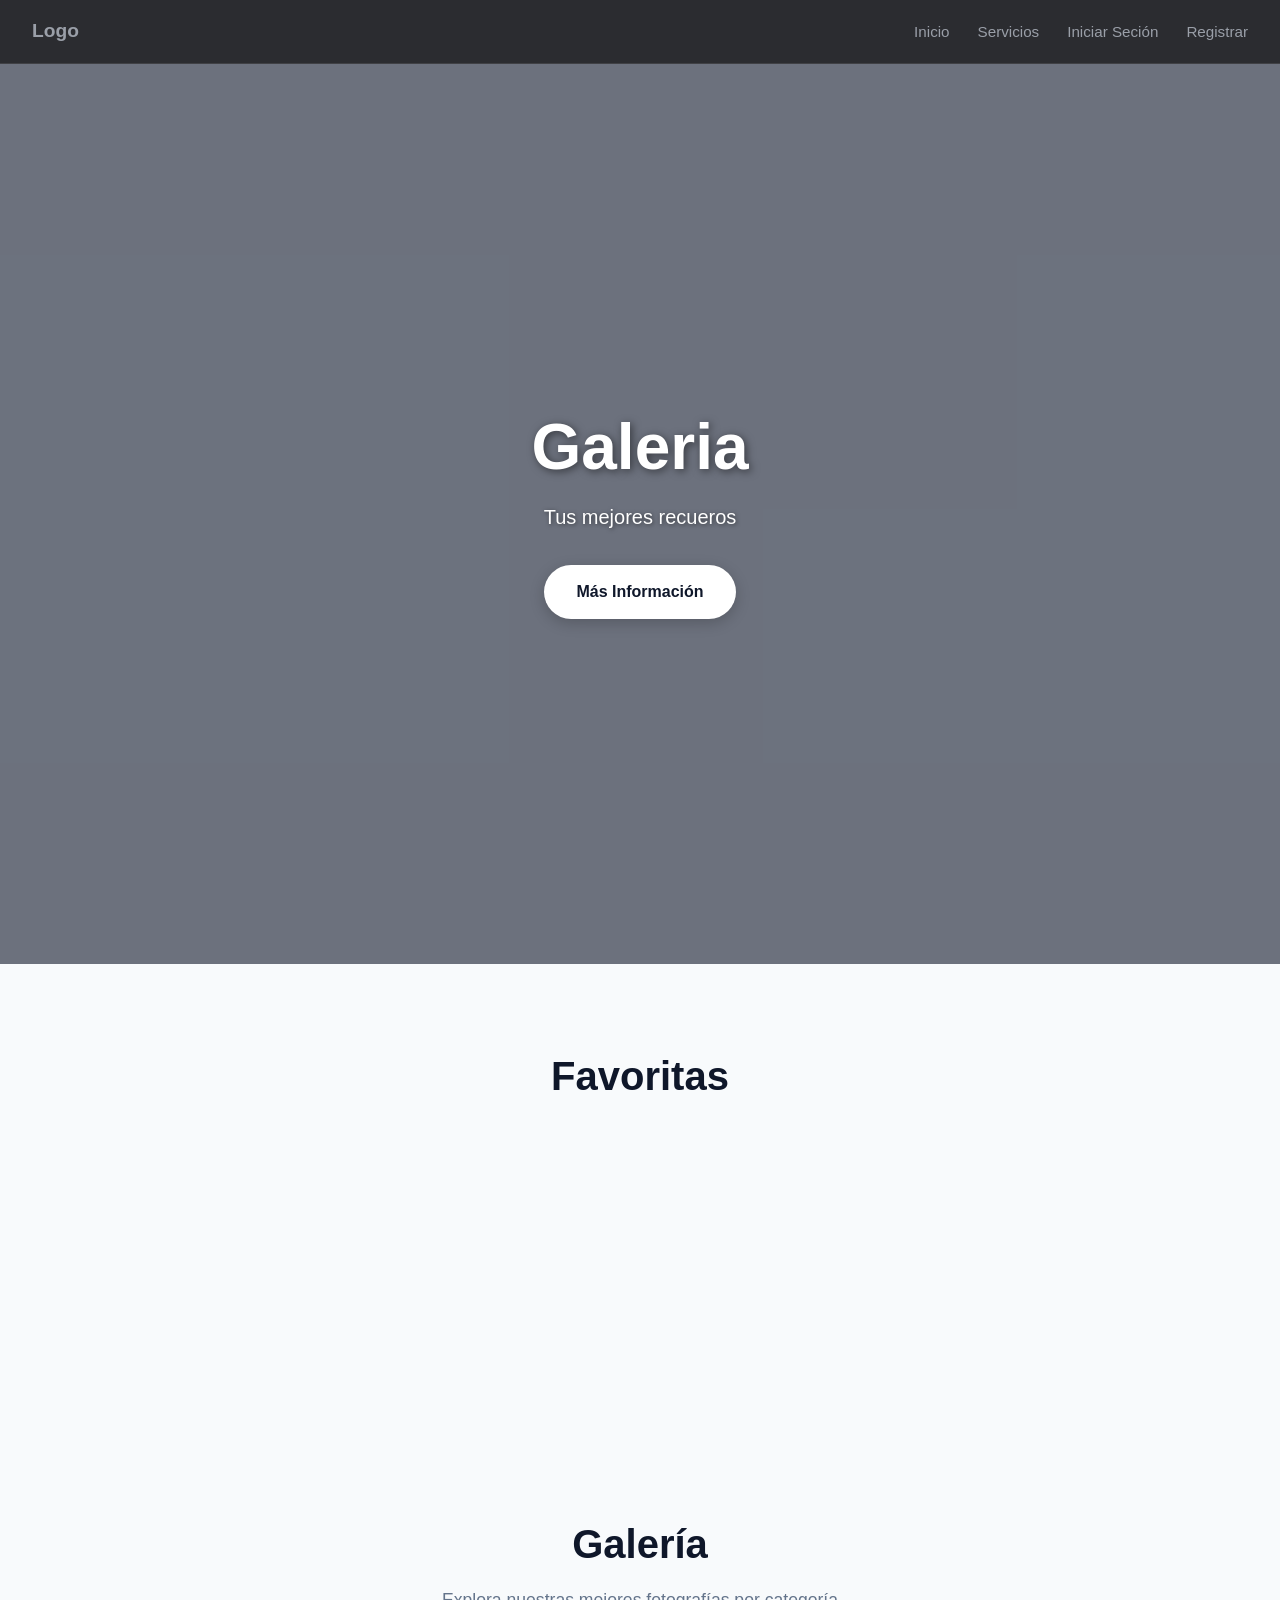
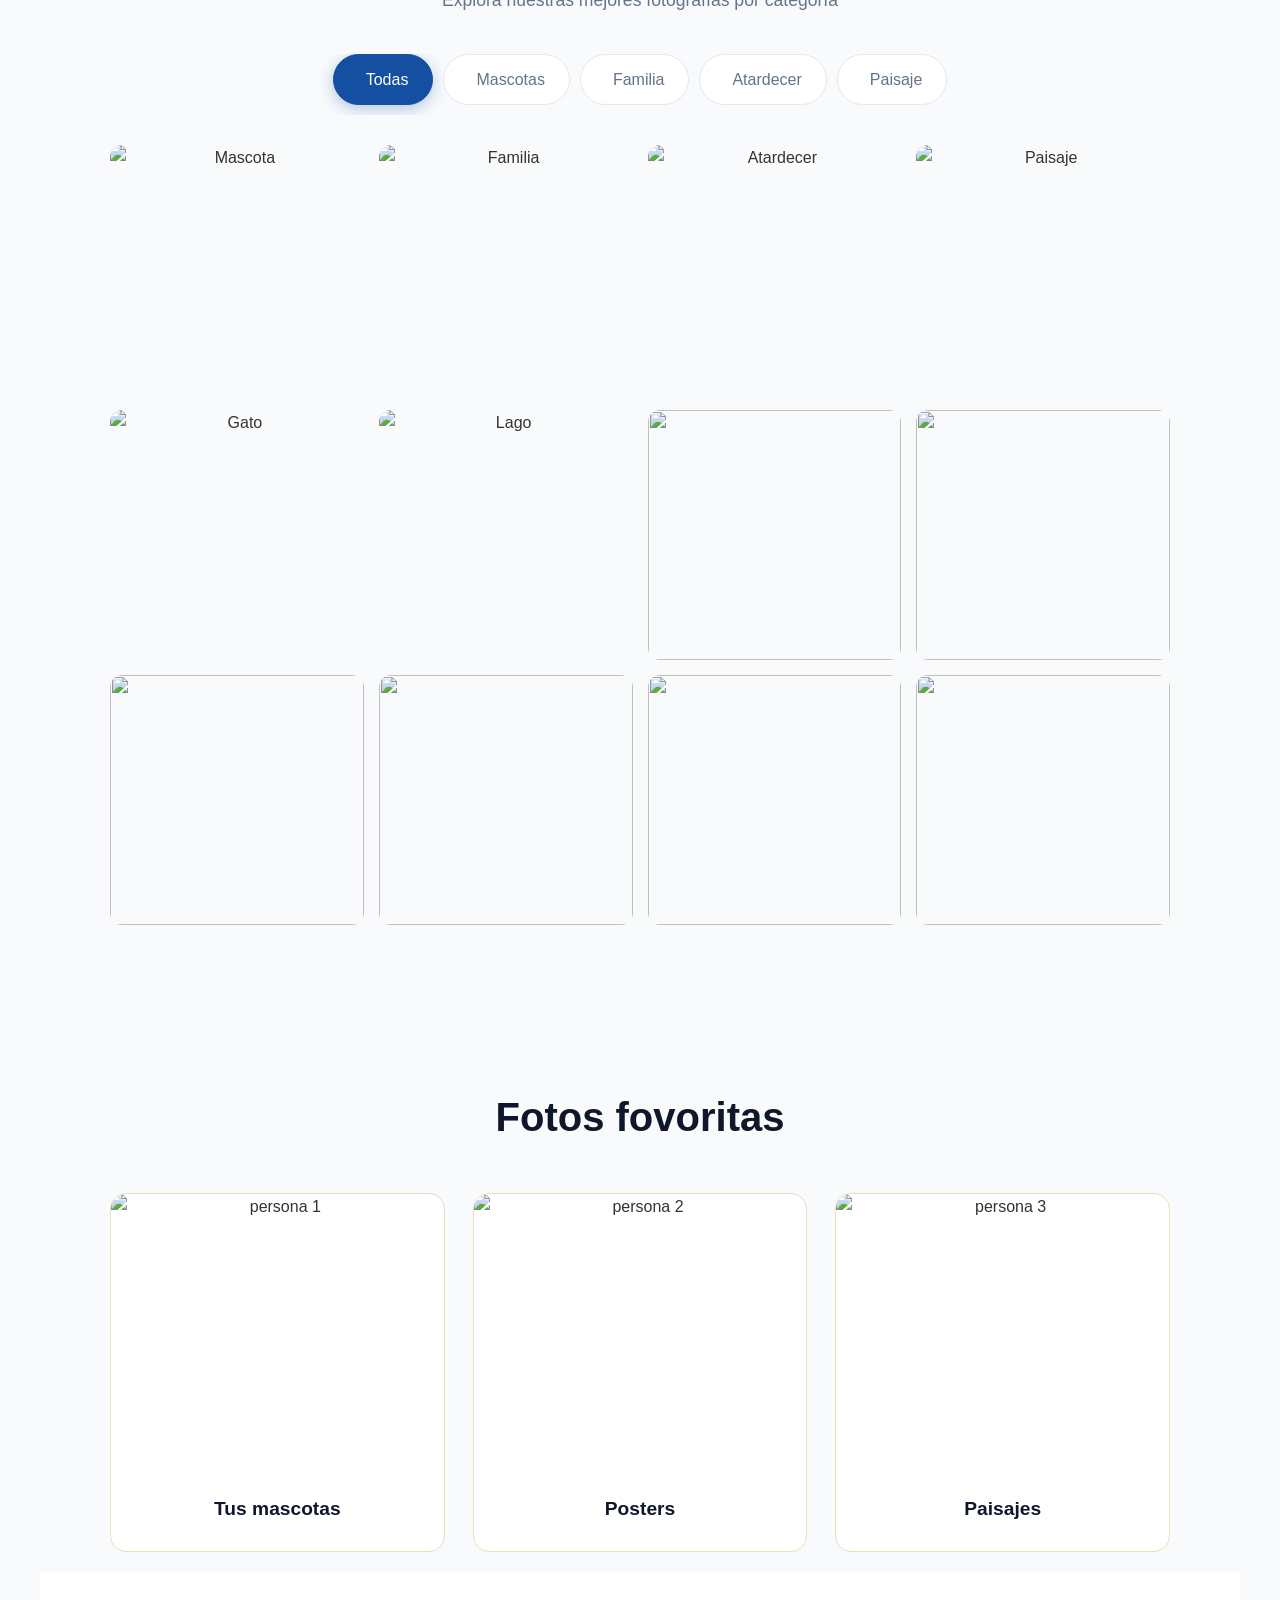
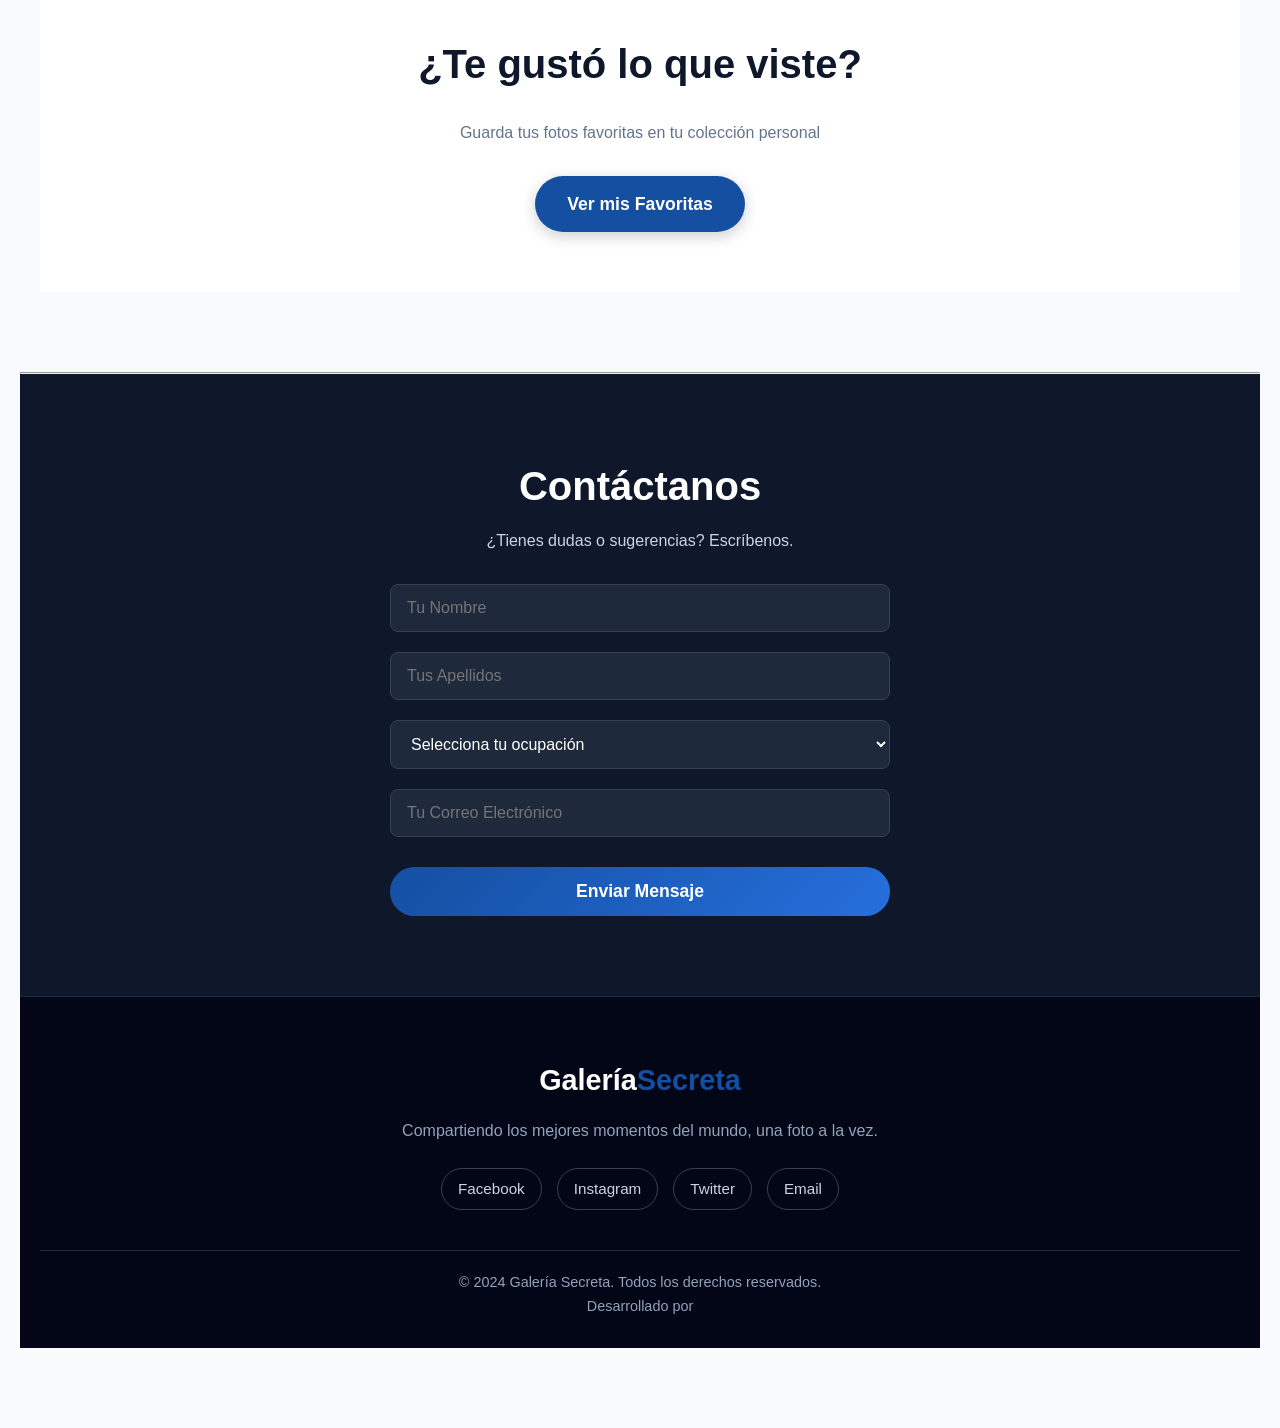
==== commit 0bad43a0: "se agregaron los archivos faltantes y actulizaciones" ====
--- a/index.html
+++ b/index.html
@@ -17,7 +17,7 @@
     <ul class="nav__links">
       <li><a href="index.html">Inicio</a></li>
       <li><a href="servicio.html">Servicios</a></li>
-      <li><a href="">Iniciar Seción</a></li>
+     <li><a href="login.html">Iniciar Seción</a></li>
       <li><a href="perfil.html">Registrar</a></li>
     </ul>
     <a href="" class="nav__toggle">
--- a/CSS/styles.css
+++ b/CSS/styles.css
@@ -271,4 +271,233 @@
   .servicios-tabs .tab-panel { padding: 40px 25px; }
   .panel-header h3 { font-size: 1.8rem; }
   .btn-accion { padding: 16px 40px; font-size: 1rem; min-width: 180px; }
+}
+/* ===== INICIO DE SESIÓN (LOGIN) ===== */
+.login-section {
+  min-height: calc(100vh - 200px);
+  display: flex;
+  align-items: center;
+  justify-content: center;
+  padding: 60px 20px;
+  background: linear-gradient(135deg, #f8fafc 0%, #e0e7ff 100%);
+}
+
+.login-container {
+  width: 100%;
+  max-width: 450px;
+}
+
+.login-card {
+  background: #fff;
+  padding: 45px 40px;
+  border-radius: 20px;
+  box-shadow: 0 10px 40px rgba(0, 0, 0, 0.08);
+}
+
+.login-header {
+  text-align: center;
+  margin-bottom: 35px;
+}
+
+.login-header h2 {
+  color: #0f172a;
+  font-size: 1.8rem;
+  margin-bottom: 8px;
+  font-weight: 700;
+}
+
+.login-header p {
+  color: #64748b;
+  font-size: 0.95rem;
+  margin: 0;
+}
+
+.login-form .form-group {
+  margin-bottom: 20px;
+}
+
+.login-form .form-group label {
+  display: block;
+  margin-bottom: 8px;
+  color: #0f172a;
+  font-weight: 600;
+  font-size: 0.95rem;
+}
+
+.login-form .form-group input[type="email"],
+.login-form .form-group input[type="password"] {
+  width: 100%;
+  padding: 14px 16px;
+  border: 1px solid #e2e8f0;
+  border-radius: 10px;
+  font-size: 1rem;
+  font-family: inherit;
+  background: #f8fafc;
+  color: #333;
+  transition: all 0.3s ease;
+  box-sizing: border-box;
+}
+
+.login-form .form-group input[type="email"]:focus,
+.login-form .form-group input[type="password"]:focus {
+  outline: none;
+  border-color: #144fa1;
+  background: #fff;
+  box-shadow: 0 0 0 3px rgba(20, 79, 161, 0.1);
+}
+
+/* Opciones (Recordarme / Olvidé contraseña) */
+.login-options {
+  display: flex;
+  justify-content: space-between;
+  align-items: center;
+  margin-bottom: 25px;
+  flex-wrap: wrap;
+  gap: 10px;
+}
+
+.remember-me {
+  display: flex;
+  align-items: center;
+  gap: 8px;
+  cursor: pointer;
+  color: #475569;
+  font-size: 0.9rem;
+}
+
+.remember-me input[type="checkbox"] {
+  width: 16px;
+  height: 16px;
+  cursor: pointer;
+  accent-color: #144fa1;
+}
+
+.forgot-password {
+  color: #144fa1;
+  text-decoration: none;
+  font-size: 0.9rem;
+  font-weight: 500;
+  transition: color 0.3s ease;
+}
+
+.forgot-password:hover {
+  color: #0f3d82;
+  text-decoration: underline;
+}
+
+/* Botón Iniciar Sesión */
+.btn-login {
+  width: 100%;
+  padding: 14px;
+  background: linear-gradient(135deg, #144fa1, #266fdc);
+  color: #fff;
+  border: none;
+  border-radius: 50px;
+  font-size: 1.05rem;
+  font-weight: 600;
+  cursor: pointer;
+  transition: all 0.3s ease;
+  margin-bottom: 25px;
+}
+
+.btn-login:hover {
+  background: linear-gradient(135deg, #0f3d82, #1e5bb8);
+  transform: translateY(-2px);
+  box-shadow: 0 8px 20px rgba(20, 79, 161, 0.4);
+}
+
+/* Separador "o continúa con" */
+.login-divider {
+  display: flex;
+  align-items: center;
+  text-align: center;
+  margin-bottom: 20px;
+  color: #94a3b8;
+  font-size: 0.85rem;
+}
+
+.login-divider::before,
+.login-divider::after {
+  content: "";
+  flex: 1;
+  border-bottom: 1px solid #e2e8f0;
+}
+
+.login-divider span {
+  padding: 0 15px;
+}
+
+/* Botones de redes sociales */
+.social-login {
+  display: flex;
+  gap: 12px;
+  margin-bottom: 25px;
+}
+
+.social-btn {
+  flex: 1;
+  display: flex;
+  align-items: center;
+  justify-content: center;
+  gap: 8px;
+  padding: 12px;
+  border: 1px solid #e2e8f0;
+  border-radius: 10px;
+  text-decoration: none;
+  color: #334155;
+  font-weight: 500;
+  font-size: 0.95rem;
+  transition: all 0.3s ease;
+  background: #fff;
+}
+
+.social-btn:hover {
+  border-color: #144fa1;
+  background: #f8fafc;
+  transform: translateY(-2px);
+}
+
+.social-btn.google span,
+.social-btn.facebook span {
+  font-size: 1.1rem;
+}
+
+/* Link de registro */
+.login-register {
+  text-align: center;
+  color: #64748b;
+  font-size: 0.95rem;
+  margin: 0;
+}
+
+.login-register a {
+  color: #144fa1;
+  text-decoration: none;
+  font-weight: 600;
+  transition: color 0.3s ease;
+}
+
+.login-register a:hover {
+  color: #0f3d82;
+  text-decoration: underline;
+}
+
+/* Responsive login */
+@media (max-width: 600px) {
+  .login-card {
+    padding: 35px 25px;
+  }
+  
+  .login-header h2 {
+    font-size: 1.5rem;
+  }
+  
+  .login-options {
+    flex-direction: column;
+    align-items: flex-start;
+  }
+  
+  .social-login {
+    flex-direction: column;
+  }
 }
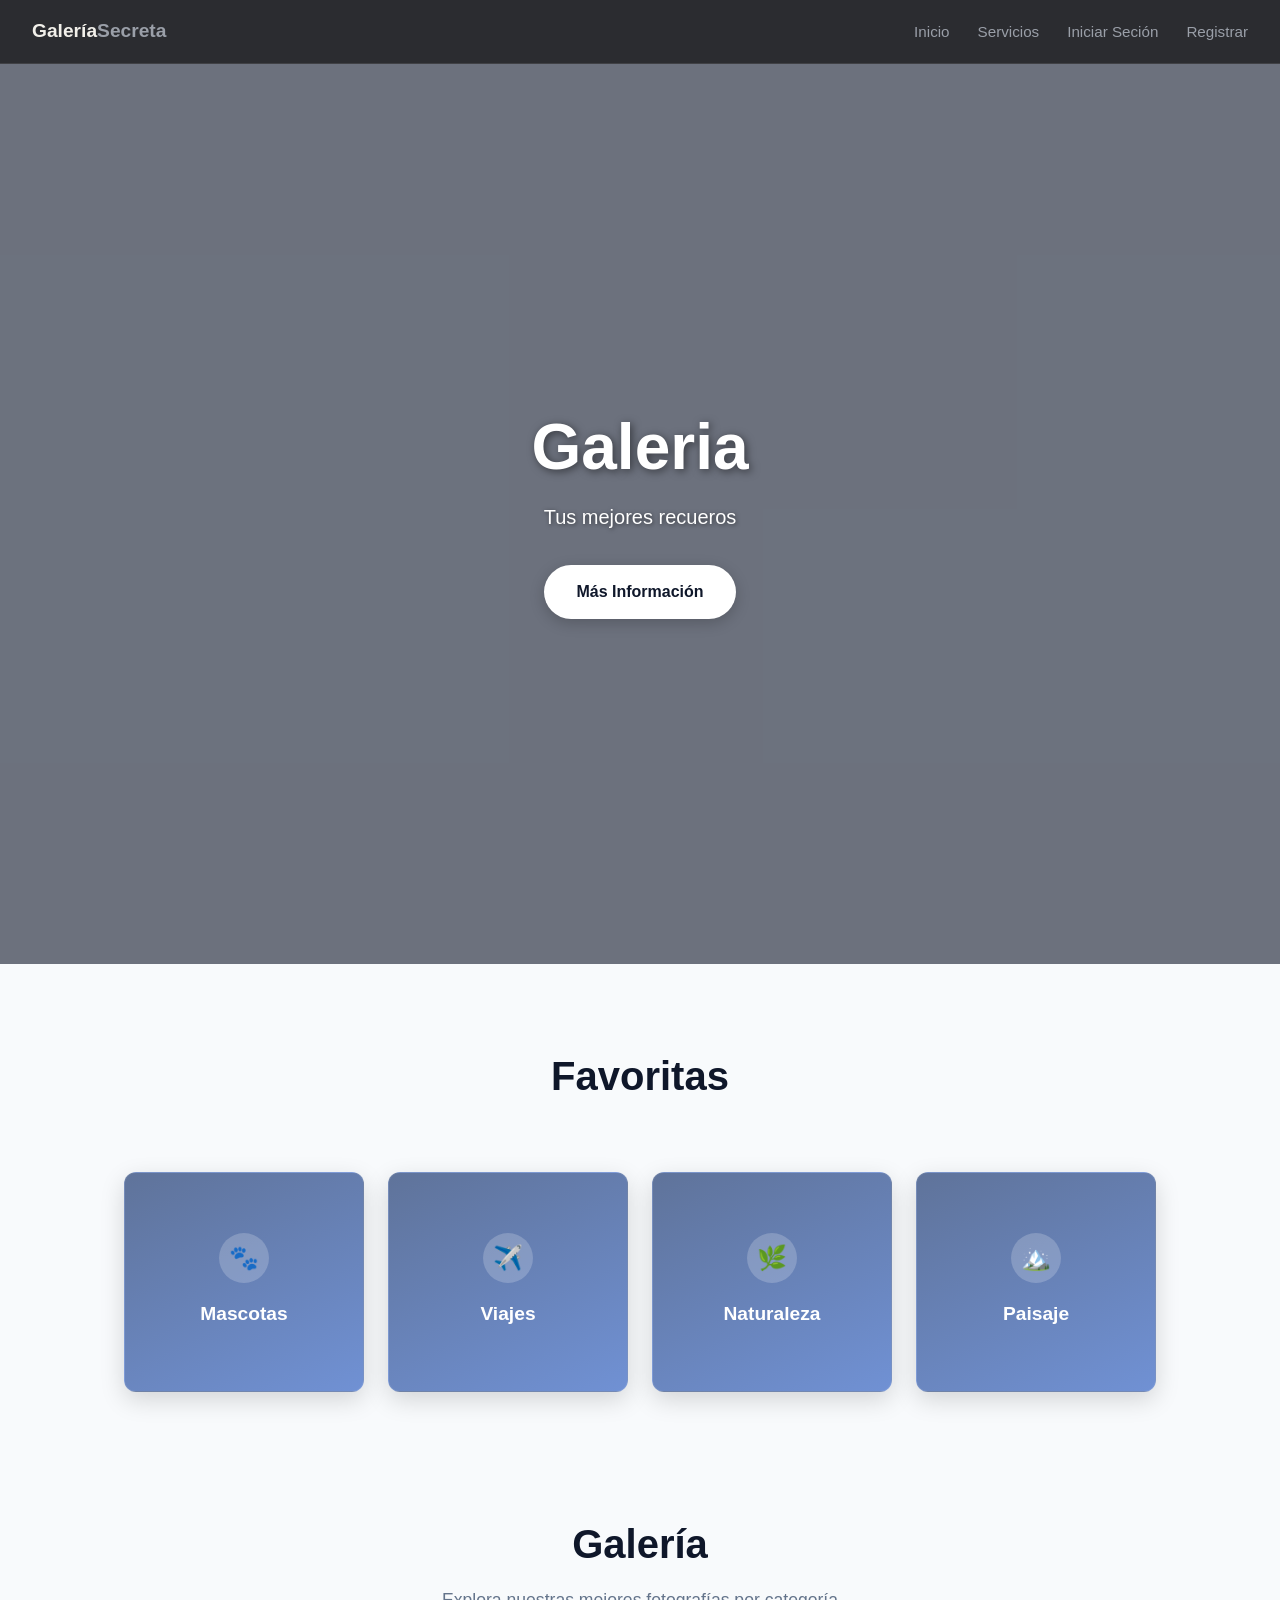
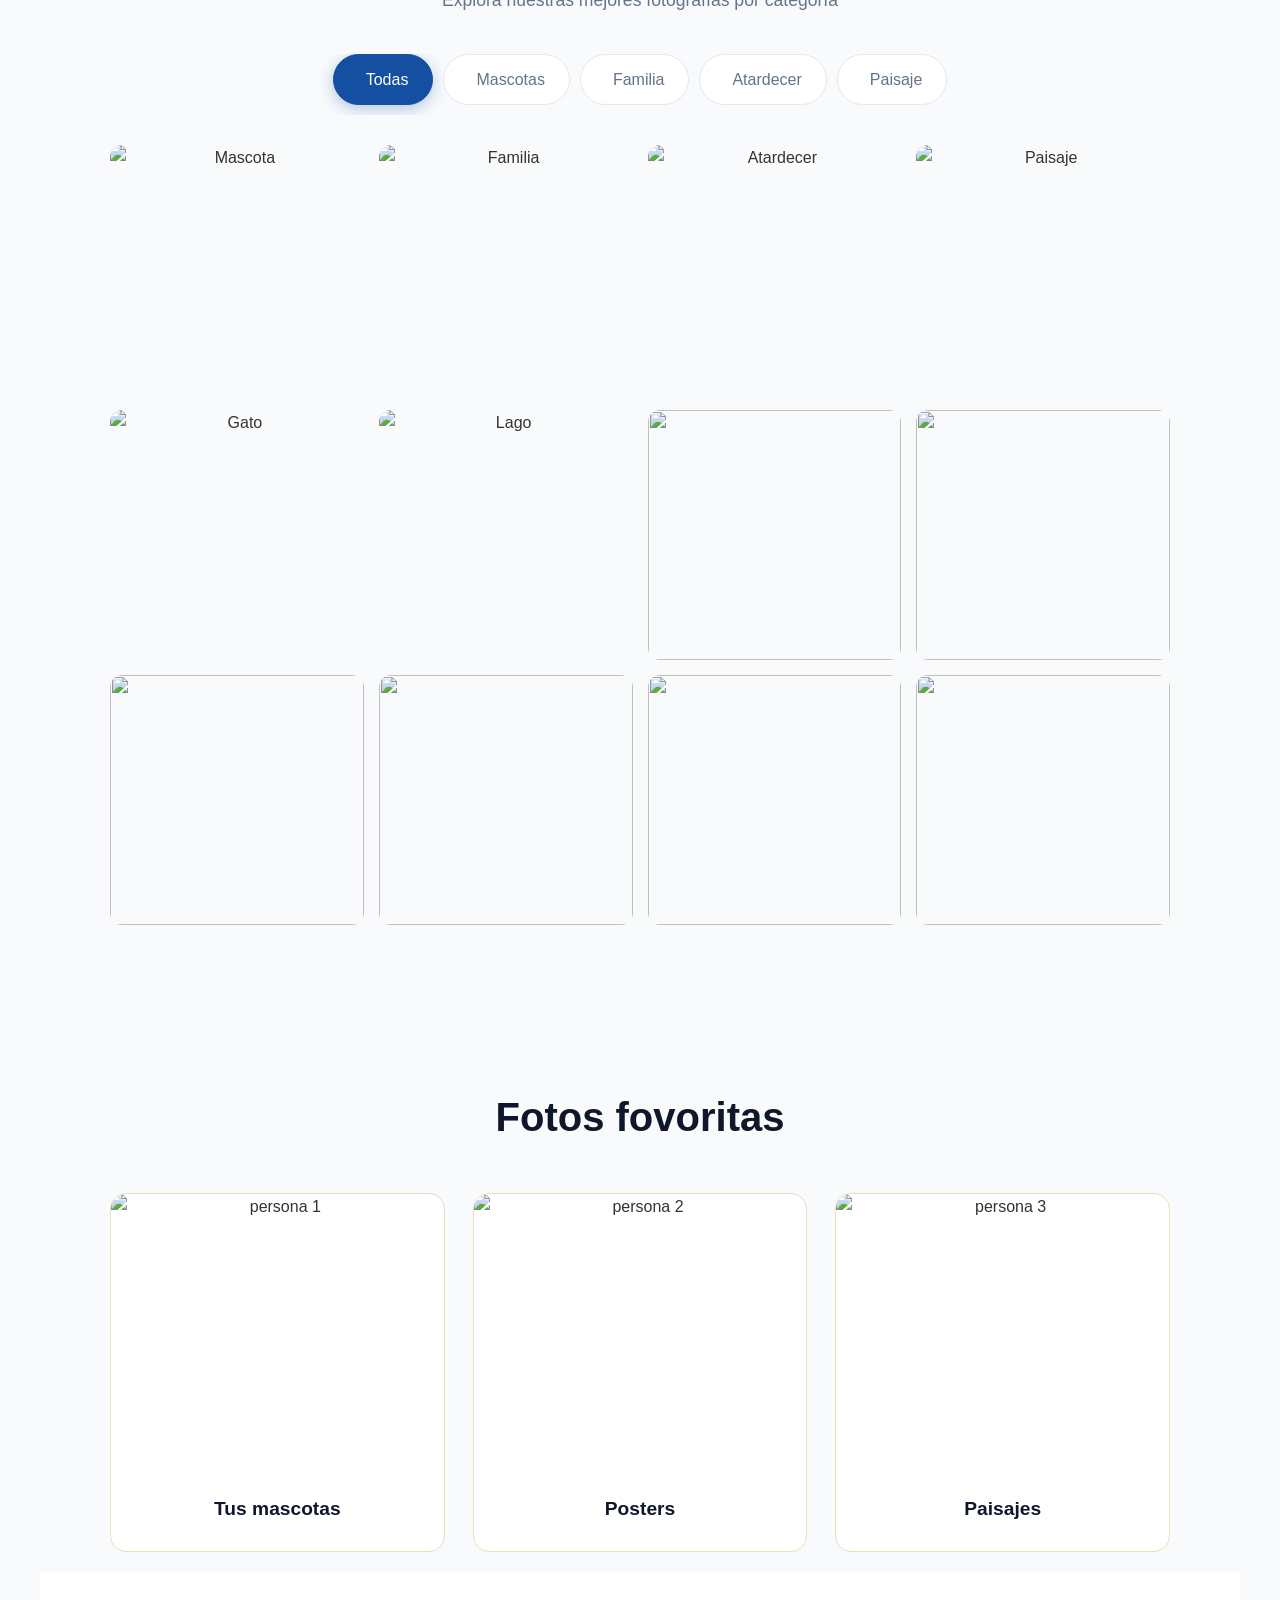
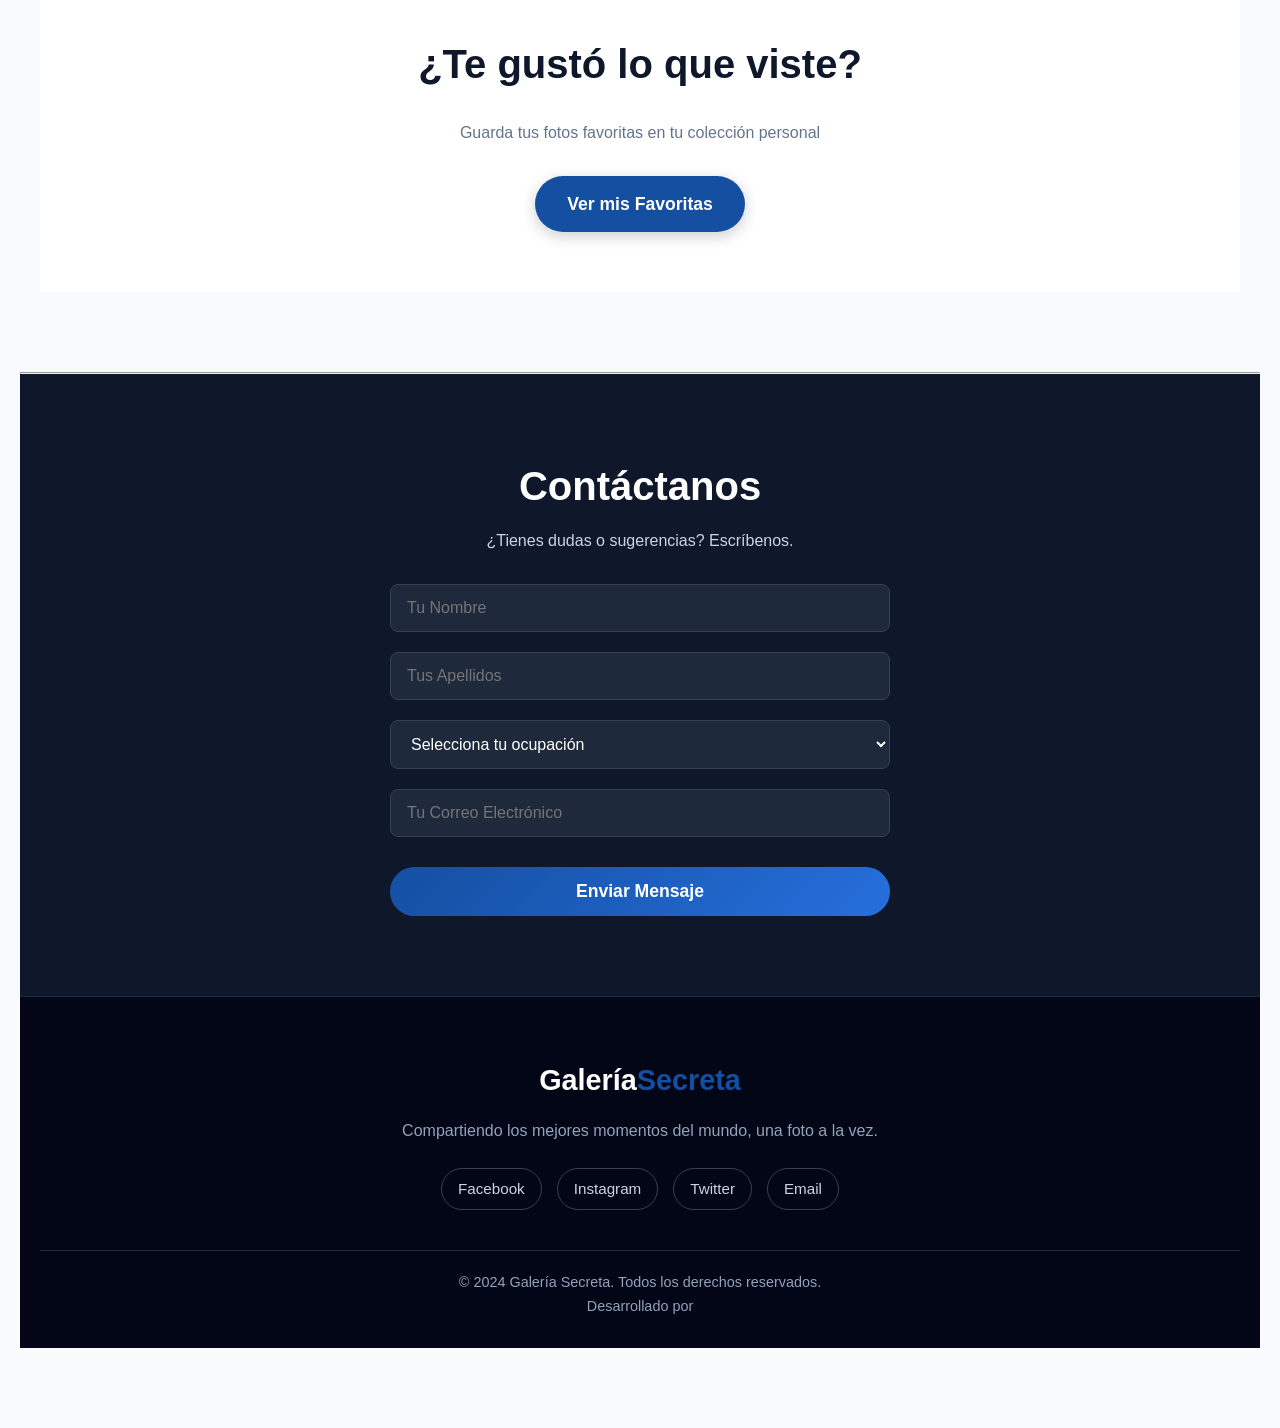
==== commit 61fe81f3: "actualizaciones" ====
--- a/index.html
+++ b/index.html
@@ -13,7 +13,7 @@
 <body>
 
   <nav class="navbar">
-    <a class="navbar__logo" href="">Logo</a>
+    <a class="navbar__logo" href="index.html"><span>Galería</span>Secreta</a>
     <ul class="nav__links">
       <li><a href="index.html">Inicio</a></li>
       <li><a href="servicio.html">Servicios</a></li>
--- a/CSS/styles.css
+++ b/CSS/styles.css
@@ -272,232 +272,3 @@
   .panel-header h3 { font-size: 1.8rem; }
   .btn-accion { padding: 16px 40px; font-size: 1rem; min-width: 180px; }
 }
-/* ===== INICIO DE SESIÓN (LOGIN) ===== */
-.login-section {
-  min-height: calc(100vh - 200px);
-  display: flex;
-  align-items: center;
-  justify-content: center;
-  padding: 60px 20px;
-  background: linear-gradient(135deg, #f8fafc 0%, #e0e7ff 100%);
-}
-
-.login-container {
-  width: 100%;
-  max-width: 450px;
-}
-
-.login-card {
-  background: #fff;
-  padding: 45px 40px;
-  border-radius: 20px;
-  box-shadow: 0 10px 40px rgba(0, 0, 0, 0.08);
-}
-
-.login-header {
-  text-align: center;
-  margin-bottom: 35px;
-}
-
-.login-header h2 {
-  color: #0f172a;
-  font-size: 1.8rem;
-  margin-bottom: 8px;
-  font-weight: 700;
-}
-
-.login-header p {
-  color: #64748b;
-  font-size: 0.95rem;
-  margin: 0;
-}
-
-.login-form .form-group {
-  margin-bottom: 20px;
-}
-
-.login-form .form-group label {
-  display: block;
-  margin-bottom: 8px;
-  color: #0f172a;
-  font-weight: 600;
-  font-size: 0.95rem;
-}
-
-.login-form .form-group input[type="email"],
-.login-form .form-group input[type="password"] {
-  width: 100%;
-  padding: 14px 16px;
-  border: 1px solid #e2e8f0;
-  border-radius: 10px;
-  font-size: 1rem;
-  font-family: inherit;
-  background: #f8fafc;
-  color: #333;
-  transition: all 0.3s ease;
-  box-sizing: border-box;
-}
-
-.login-form .form-group input[type="email"]:focus,
-.login-form .form-group input[type="password"]:focus {
-  outline: none;
-  border-color: #144fa1;
-  background: #fff;
-  box-shadow: 0 0 0 3px rgba(20, 79, 161, 0.1);
-}
-
-/* Opciones (Recordarme / Olvidé contraseña) */
-.login-options {
-  display: flex;
-  justify-content: space-between;
-  align-items: center;
-  margin-bottom: 25px;
-  flex-wrap: wrap;
-  gap: 10px;
-}
-
-.remember-me {
-  display: flex;
-  align-items: center;
-  gap: 8px;
-  cursor: pointer;
-  color: #475569;
-  font-size: 0.9rem;
-}
-
-.remember-me input[type="checkbox"] {
-  width: 16px;
-  height: 16px;
-  cursor: pointer;
-  accent-color: #144fa1;
-}
-
-.forgot-password {
-  color: #144fa1;
-  text-decoration: none;
-  font-size: 0.9rem;
-  font-weight: 500;
-  transition: color 0.3s ease;
-}
-
-.forgot-password:hover {
-  color: #0f3d82;
-  text-decoration: underline;
-}
-
-/* Botón Iniciar Sesión */
-.btn-login {
-  width: 100%;
-  padding: 14px;
-  background: linear-gradient(135deg, #144fa1, #266fdc);
-  color: #fff;
-  border: none;
-  border-radius: 50px;
-  font-size: 1.05rem;
-  font-weight: 600;
-  cursor: pointer;
-  transition: all 0.3s ease;
-  margin-bottom: 25px;
-}
-
-.btn-login:hover {
-  background: linear-gradient(135deg, #0f3d82, #1e5bb8);
-  transform: translateY(-2px);
-  box-shadow: 0 8px 20px rgba(20, 79, 161, 0.4);
-}
-
-/* Separador "o continúa con" */
-.login-divider {
-  display: flex;
-  align-items: center;
-  text-align: center;
-  margin-bottom: 20px;
-  color: #94a3b8;
-  font-size: 0.85rem;
-}
-
-.login-divider::before,
-.login-divider::after {
-  content: "";
-  flex: 1;
-  border-bottom: 1px solid #e2e8f0;
-}
-
-.login-divider span {
-  padding: 0 15px;
-}
-
-/* Botones de redes sociales */
-.social-login {
-  display: flex;
-  gap: 12px;
-  margin-bottom: 25px;
-}
-
-.social-btn {
-  flex: 1;
-  display: flex;
-  align-items: center;
-  justify-content: center;
-  gap: 8px;
-  padding: 12px;
-  border: 1px solid #e2e8f0;
-  border-radius: 10px;
-  text-decoration: none;
-  color: #334155;
-  font-weight: 500;
-  font-size: 0.95rem;
-  transition: all 0.3s ease;
-  background: #fff;
-}
-
-.social-btn:hover {
-  border-color: #144fa1;
-  background: #f8fafc;
-  transform: translateY(-2px);
-}
-
-.social-btn.google span,
-.social-btn.facebook span {
-  font-size: 1.1rem;
-}
-
-/* Link de registro */
-.login-register {
-  text-align: center;
-  color: #64748b;
-  font-size: 0.95rem;
-  margin: 0;
-}
-
-.login-register a {
-  color: #144fa1;
-  text-decoration: none;
-  font-weight: 600;
-  transition: color 0.3s ease;
-}
-
-.login-register a:hover {
-  color: #0f3d82;
-  text-decoration: underline;
-}
-
-/* Responsive login */
-@media (max-width: 600px) {
-  .login-card {
-    padding: 35px 25px;
-  }
-  
-  .login-header h2 {
-    font-size: 1.5rem;
-  }
-  
-  .login-options {
-    flex-direction: column;
-    align-items: flex-start;
-  }
-  
-  .social-login {
-    flex-direction: column;
-  }
-}
